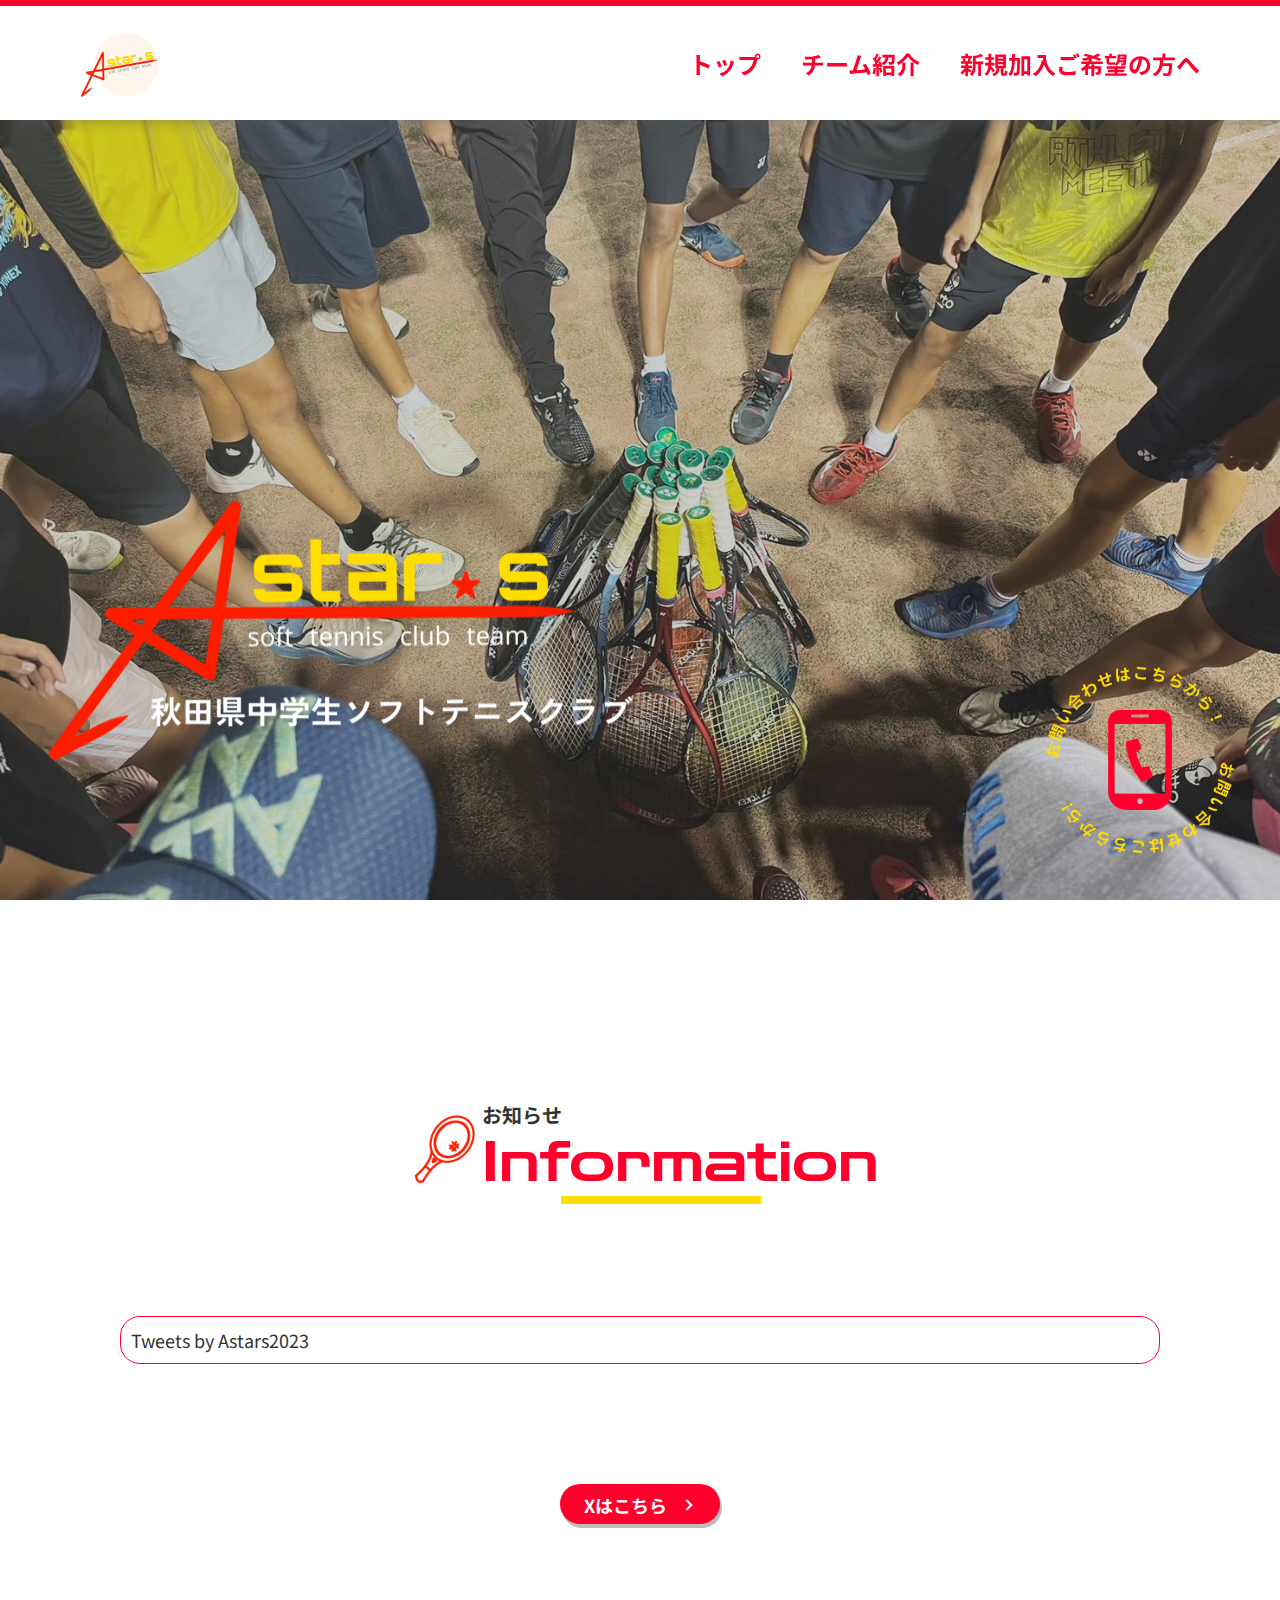
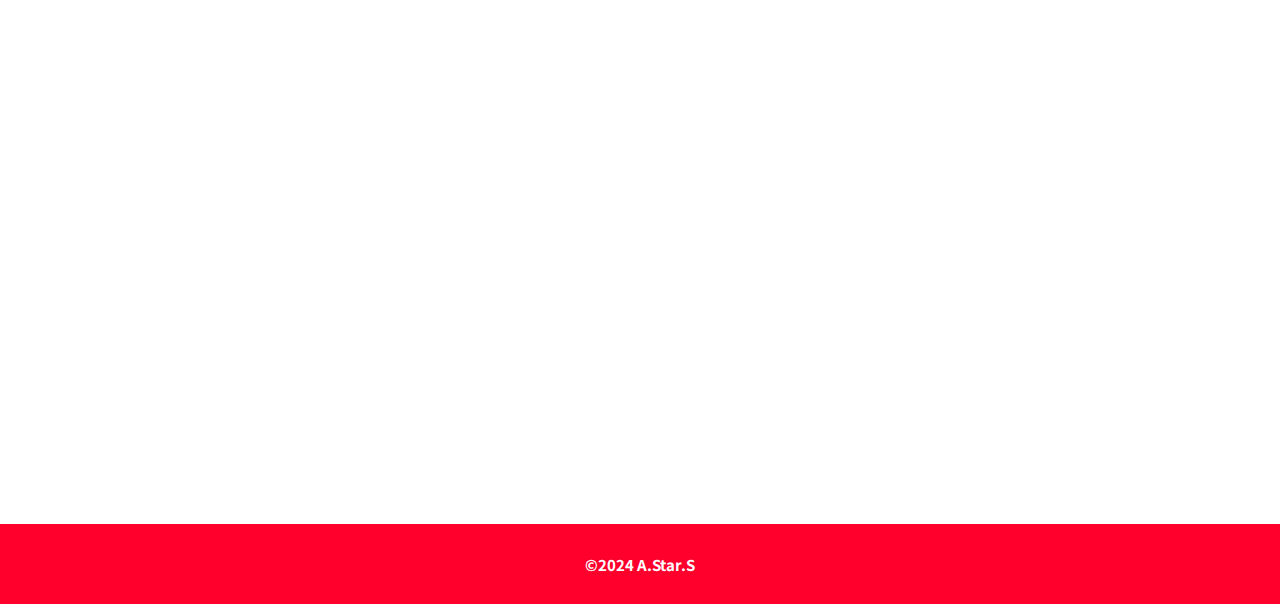
==== index.html @ c0dee575 "下層タイトル追加Byぷぅ" ====
<!DOCTYPE html>
<html lang="ja">
<head>
  <meta charset="utf-8" />
  <meta name="viewport" content="width=device-width,initial-scale=1" />
  <title>A.star.S</title>
  <meta name="description" content="秋田県秋田市を中心に活動している、小・中学生対象のソフトテニスクラブです。" />
  <!-- favicon/web-clip-icon -->
  <link rel="apple-touch-icon" sizes="180x180" href="icon/apple-touch-icon.png">
  <link rel="icon" type="image/png" sizes="32x32" href="icon/favicon.ico">
  <link rel="icon" type="image/png" sizes="16x16" href="icon/favicon.ico">
  <link rel="manifest" href="icon/site.webmanifest">
  <link rel="mask-icon" href="icon/safari-pinned-tab.svg" color="#FFDD00">
  <meta name="msapplication-TileColor" content="#FF002C">
  <meta name="theme-color" content="#ffffff">
  <!-- ogp -->
  <meta property="og:site_name" content="A.star.S" />
  <meta property="og:url" content="URL" />
  <meta property="og:type" content="website" />
  <meta property="og:title" content="A.star.S" />
  <meta property="og:description" content="秋田県秋田市を中心に活動している、小・中学生対象のソフトテニスクラブです。" />
  <meta property="og:image" content="URL" />
  <meta property="og:locale" content="ja_JP" />
  <meta property="fb:app_id" content="AppID">
  <meta name="twitter:card" content="summary_large_image or summary" />
  <meta name="twitter:site" content="@twitter_id" />
  <meta name="twitter:description" content="秋田県秋田市を中心に活動している、小・中学生対象のソフトテニスクラブです。" />
  <meta name="twitter:image:src" content="URL" />
  <!-- google fonts -->
  <link rel="preconnect" href="https://fonts.googleapis.com">
<link rel="preconnect" href="https://fonts.gstatic.com" crossorigin>
<link href="https://fonts.googleapis.com/css2?family=Noto+Sans+JP&family=Zen+Dots&display=swap" rel="stylesheet">
  <!-- css -->
  <link rel="stylesheet" href="css/reset.css" />
  <link rel="stylesheet" href="css/main.css" />
  <!-- js -->
  <script src="js/main.js" defer></script>
</head>

<body>

  <!-- お問い合わせボタン -->
    <a class="u_contact__link" href="contact.html">
      <div class="u_contact-btn">
        <img src="img/pc_お問い合わせ.png" alt="電話" class="u_contact-btn__circle">
        <div class="u_contact-btn__img" id="js_btn"></div>
      </div>
    </a>

  <!-- ヘッダー -->
  <header class="l_header">
    <div class="l_header__top-color"></div>

    <div class="l_header__wrap js_menu">
      <a href="index.html" class="l_header__logo-wrap">
        <img src="img/ロゴマーク.png" 
        alt="ロゴマーク" 
        class="l_header__logo"
        width="1000"
        height="1000">
      </a>

      <nav class="l_header__nav nav" id="js_nav">
        <ul class="l_header__nav-list">
          <li class="l_header__nav-item"><a class="l_header__nav-link" href="index.html">トップ</a></li>
          <li class="l_header__nav-item"><a class="l_header__nav-link" href="about.html">チーム紹介</a></li>
          <li class="l_header__nav-item"><a class="l_header__nav-link" href="menber.html">新規加入ご希望の方へ</a></li>
        </ul>
      </nav>

      <button class="l_header__hamburger" id="js_hamburger">
        <span></span>
        <span></span>
        <span></span>
      </button>
    </div>
  </header>

<!-- KV -->
    <div class="l_kv__wrap">
      <div class="l_kv"></div>
      <div class="l_kv__ttl">
        <img src="img/タイトルロゴ.png" 
        alt="A.star.Sロゴマーク" width="1200" height="539"
        class="l_kv__ttl-img"
        >
      </div>
    </div>

  <main class="l_container">
    <!-- お知らせ -->
    <section class="l_top-info l_contents">
      <div class="m_section-ttl__wrap">
        <div class="m_section-ttl__img"></div>
        <div class="m_section-ttl__txt">
          <p class="m_section-ttl__sub">お知らせ</p>
          <h2 class="m_section-ttl">Information</h2>
        </div>
      </div>
      <div class="l_top-info__x">
        <a class="twitter-timeline" data-height="400" href="https://twitter.com/Astars2023?ref_src=twsrc%5Etfw">Tweets by Astars2023</a>
        <script async src="https://platform.twitter.com/widgets.js" charset="utf-8"></script>
      </div>
      <div class="m_link-btn__wrap l_top-info__link">
        <a href="https://twitter.com/Astars2023" class="m_link-btn">Xはこちら</a>
      </div>
    </section>

<!-- About -->
    <section class="l_top-about l_contents">
      <h3 class="l_top-about__ttl">
        
      </h3>
    </section>



  </main>

    <!-- フッター -->
  <footer class="l_footer">
    <small class="l_container__copy">&copy;2024 A.Star.S</small>
  </footer>
</body>
</html>
---- css/main.css ----
@charset "UTF-8";
/* 変数まとめ */
:root {
	/* 色管理 */
	--white-color: #fff;
	--black-color: #333333;
	--main-color: #FF002C;
	--primary-color: #FFDD00;
  --kv-shadow: rgba(88, 88, 88, 0.3);
  --shadow: rgba(51, 51, 51, 0.65);

}
:root {
  /* フォント */
	--font: "Noto Sans JP", sans-serif;
  --ttl-font: "Zen Dots", sans-serif;
}
:root {
	/* コンテンツ幅 */
  --content-width-sm: 343px;
  --content-width: 960px;
  --content-width-lg: 1200px;
}
:root {
	/* z-index */
	--z-index-back: -1;
	--z-index-default: 1;
	--z-index-header: 100;
	--z-index-menu: 150;
	--z-index-top: 200;
	--z-index-modal: 300;
}

/* 全体 */
body{
  font-family: "Noto Sans JP", sans-serif;
  color: var(--black-color);
}
@media screen and (min-width: 1080px) {
  body {
		font-size: 18px;
	}
}

/*コンテンツ幅の設定*/
.l_container {
  margin-left: auto;
  margin-right: auto;
  padding: 0 16px;
  max-width: 1200px;
}
.l_contents {
  padding: 120px 0;
}
@media screen and (min-width: 768px) {
  .l_container {
    padding: 0 80px;
  }
}
@media screen and (min-width: 1080px) {
  .l_contents {
    padding: 200px 0;
  }
}

/* お問い合わせボタン */
.u_contact__link{
  position: fixed;
  bottom: 20%;
  right: 30%;
  z-index: var(--z-index-modal);
  transform: translate(80%, 80%);
}
@media screen and (min-width: 768px) {
  .u_contact__link {
    bottom: 200px;
  }
}
@media screen and (min-width: 1080px) {
  .u_contact__link{
    bottom: 200px;
    right: 200px;
  }
}
.u_contact-btn{
  position: relative;
  height: 100px;
  width: 100px;
}
@media screen and (min-width: 768px) {
  .u_contact-btn{
    height: 200px;
    width: 200px;
  }
}
.u_contact-btn__circle{
  animation: rotate 15s linear infinite;
}
.u_contact-btn__img{
  background-image: url(../img/お問い合わせ.png);
  background-size: cover;
  height: 56px;
  width: 56px;
  position: absolute;
  top: 50%;
  left: 50%;
  transform: translate(-50%, -50%);
  transition: ease .4s;
}
@media screen and (min-width: 768px) {
  .u_contact-btn__img{
    height: 100px;
    width: 100px;
  }
}
@keyframes rotate {
  0% {
    transform: rotate(0);
  }
  100% {
    transform: rotate(360deg);
  }
}

/* ヘッダー */
.l_header {
  background-color: white;
  width: 100%;
  height: 80px;
  position: fixed;
  top: 0;
  left: 0;
  right: 0;
  z-index: var(--z-index-header);
  box-shadow: 0 5px 10px var(--kv-shadow);
}
@media screen and (min-width: 1080px) {
  .l_header {
    height: 120px;
  }
}
.l_header__top-color {
  height: 6px;
  background-color: var(--main-color);
}
.l_header__wrap {
  display: flex;
  justify-content: space-between;
  align-items: center;
  height: 100%;
  padding: 0 16px;
}
@media screen and (min-width: 768px) {
  .l_header__wrap {
    padding: 0 40px;
  }
}
@media screen and (min-width: 1080px) {
  .l_header__wrap {
    padding: 24px 80px;
  }
}

.l_header__logo {
  width: 48px;
}
@media screen and (min-width: 1080px) {
  .l_header__logo {
    width: 80px;
    margin-top: 0;
  }
}
.l_header__nav {
  background: var(--main-color);
  transform: translateX(200%);
  width: 100vw;
  height: 100vh;
  transition: ease .4s;
  position: fixed;
  top: 0;
  bottom: 0;
}
@media screen and (min-width: 1080px) {
  .l_header__nav {
    background: none;
    transform: none;
    height: 100%;
    position: static;
  }
}
.l_header__nav-list {
  color: var(--white-color);
  font-weight: bold;
  font-size: 16px;
  display: flex;
  flex-direction: column;
  justify-content: center;
  padding: 80px 40px;
}
@media screen and (min-width: 768px) {
  .l_header__nav-list {
    font-size: 24px;
    padding: 80px 80px;
  }
}
@media screen and (min-width: 1080px) {
  .l_header__nav-list {
    color: var(--main-color);
    flex-direction: row;
    justify-content: end;
    gap: 40px;
    padding: 16px 0;
  }
}
.l_header__nav-item {
    padding: 16px 0;
}
@media screen and (min-width: 768px) {
  .l_header__nav-item {
    padding: 32px 0;
  }
}
@media screen and (min-width: 1080px) {
  .l_header__nav-item {
    padding: 0;
  }
}

/* ハンバーガーメニュー */
.l_header__hamburger {
  width: 32px;
  height: 32px;
  padding: 8px;
}
.l_header__hamburger {
  background-color: transparent;
  border-color: transparent;
  z-index: var(--z-index-menu);
}
@media screen and (min-width: 1080px) {
  .l_header__hamburger {
    display: none;
  }
}
.l_header__hamburger span {
  width: 16px;
  height: 2px;
  background-color: var(--main-color);
  position: relative;
  transition: ease .4s;
  display: block;
}
.l_header__hamburger span:nth-child(1) {
  top: 0;
}
.l_header__hamburger span:nth-child(2) {
  margin: 4px 0;
}
.l_header__hamburger span:nth-child(3) {
  top: 0;
}

/* ハンバーガーメニュークリック後のスタイル */
.u_contact-btn__img.active {
  background-image: url(../img/お問い合わせ白.png);
}
.l_header__nav.active {
  transform: translateX(20%);
}
.l_header__hamburger.active span:nth-child(1) {
  transform: translateY(8px) rotate(-45deg);
  background: var(--white-color);
}
.l_header__hamburger.active span:nth-child(2) {
  opacity: 0;
}
.l_header__hamburger.active span:nth-child(3) {
  transform: translateY(-4px) rotate(45deg);
  background: var(--white-color);
}

/* ☆共通デザイン☆ */
/* セクションタイトル */
.m_section-ttl__wrap {
  display: flex;
  align-items: center;
  justify-content: center;
}
.m_section-ttl__img {
  height: 40px;
  width: 40px;
  background-image: url(../img/テニスラケット.png);
  background-size: cover;
}
@media screen and (min-width: 1080px) {
  .m_section-ttl__img {
    height: 80px;
    width: 80px;
  }
}
.m_section-ttl__sub {
  font-weight: bold;
  font-size: 12px;
}
@media screen and (min-width: 1080px) {
  .m_section-ttl__sub {
    font-size: 20px;
  }
}
.m_section-ttl {
  font-family: var(--ttl-font);
  color: var(--main-color);
  font-size: 33px;
  position: relative;
}
@media screen and (min-width: 1080px) {
  .m_section-ttl {
    font-size: 56px;
  }
}
.m_section-ttl::after {
  content: '';
  height: 4px;
  width: 80px;
  background: var(--primary-color);
  position: absolute;
  bottom: -4px;
  left: 28%;
}
@media screen and (min-width: 1080px) {
  .m_section-ttl::after {
    height: 8px;
    width: 200px;
    bottom: -8px;
    left: 20%;
  }
}

/* 下層セクションタイトル */
.m_section-subttl__wrap {
  display: flex;
  align-items: center;
  width: 100%;
}
.m_section-subttl {
  font-family: var(--ttl-font);
  color: var(--main-color);
  font-size: 33px;
  position: relative;
}
@media screen and (min-width: 1080px) {
  .m_section-subttl {
    font-size: 56px;
  }
}
.m_section-subttl__var {
  position: absolute;
  height: 4px;
  width: 75%;
  max-width: 1000px;
  background: var(--primary-color);
}
@media screen and (min-width: 1080px) {
  .m_section-subttl::after {
    height: 8px;
    bottom: -8px;
  }
}

/* ページタイトル */
.m_page-ttl {
  font-size: 24px;
  font-weight: bold;
  text-align: center;
  position: relative;
}
@media screen and (min-width: 1080px) {
  .m_page-ttl {
    font-size: 40px;
  }
}
.m_page-ttl::before {
  content: 'About';
  width: 100%;
  font-family: var(--ttl-font);
  font-size: 64px;
  color: rgba(255, 0, 44, 0.2);
  position: absolute;
  bottom: 0;
  left: 50%;
  transform: translateX(-50%);
  z-index: var(--z-index-back);
}
@media screen and (min-width: 1080px) {
  .m_page-ttl::before {
    font-size: 128px;
  }
}

/* リンクボタン */
.m_link-btn__wrap {
  margin-top: 40px;
  background: var(--main-color);
  border-radius: 30px; 
  width: 160px;
  height: 40px;
  text-align-last: left;
  box-shadow: 2px 4px rgba(88, 88, 88, 0.4);
  padding: 8px 24px;
}
@media screen and (min-width: 1080px) {
  .m_link-btn__wrap {
    margin-top: 120px;
  }
}
.m_link-btn__wrap:hover {
  transform: translateY(4px);
  box-shadow: none;
  background: var(--primary-color);
}
.m_link-btn {
  color: var(--white-color);
  font-size: 18px;
  font-weight: bold;
  position: relative;
}
.m_link-btn::after {
  content: '';
  width: 8px;
  height: 8px;
  border-top: 2px solid var(--white-color);
  border-right: 2px solid var(--white-color);
  position: absolute;
  top: 50%;
  right: -24px;
  transform: translateY(-50%) rotate(45deg);
}

/* トップへ戻る */
.m_top-btn__wrap {
  margin-top: 120px;
  display: flex;
  align-items: center;
  gap: 8px;
}
@media screen and (min-width: 1080px) {
  .m_top-btn__wrap {
    margin-top: 200px;
    gap: 16px;
  }
}
.m_top-btn__triangle {
  display: block;
  width:0;
  height:0;
  border-style:solid;
  border-width: 12px 20.8px 12px 0;
  border-color: transparent var(--main-color) transparent transparent;
}
@media screen and (min-width: 1080px) {
  .m_top-btn__triangle {
    border-width: 16px 27.7px 16px 0;
  }
}
.m_top-btn {
  font-weight: bold;
}
.m_top-btn:hover {
  color: var(--main-color);
}
@media screen and (min-width: 1080px) {
  .m_top-btn {
    font-size: 20px;
  }
}

/* フッター */
.l_footer {
  background: var(--main-color);
  font-weight: bold;
  color: var(--white-color);
  display: flex;
  align-items: center;
  justify-content: center;
  height: 40px;
}
@media screen and (min-width: 1080px) {
  .l_footer {
    height: 80px;
  }
}

/* ☆トップページ☆ */
/* KV */
.l_kv {
  height: 100vh;
  background: linear-gradient(rgba(88, 88, 88, 0.3), rgba(88, 88, 88, 0.3)),
    url(../img/KV.jpg) center center / cover;
  z-index: var(--z-index-back);
  position: relative;
}
.l_kv__ttl-img {
  position: absolute;
  z-index: var(--z-index-default);
  width: 240px;
  bottom: 15%;
  margin-left: 16px;
}
@media screen and (min-width: 768px) {
  .l_kv__ttl-img {
    width: 600px;
    margin-left: 40px;
  }
}

/* お知らせ */
.l_top-info__x {
  border: 1px solid var(--main-color);
  border-radius: 20px;
  padding: 10px;
  margin-top: 40px;
}
@media screen and (min-width: 1080px) {
  .l_top-info__x {
    margin-top: 120px;
  }
}
.l_top-info__link {
  margin-left: auto;
  margin-right: auto;
}
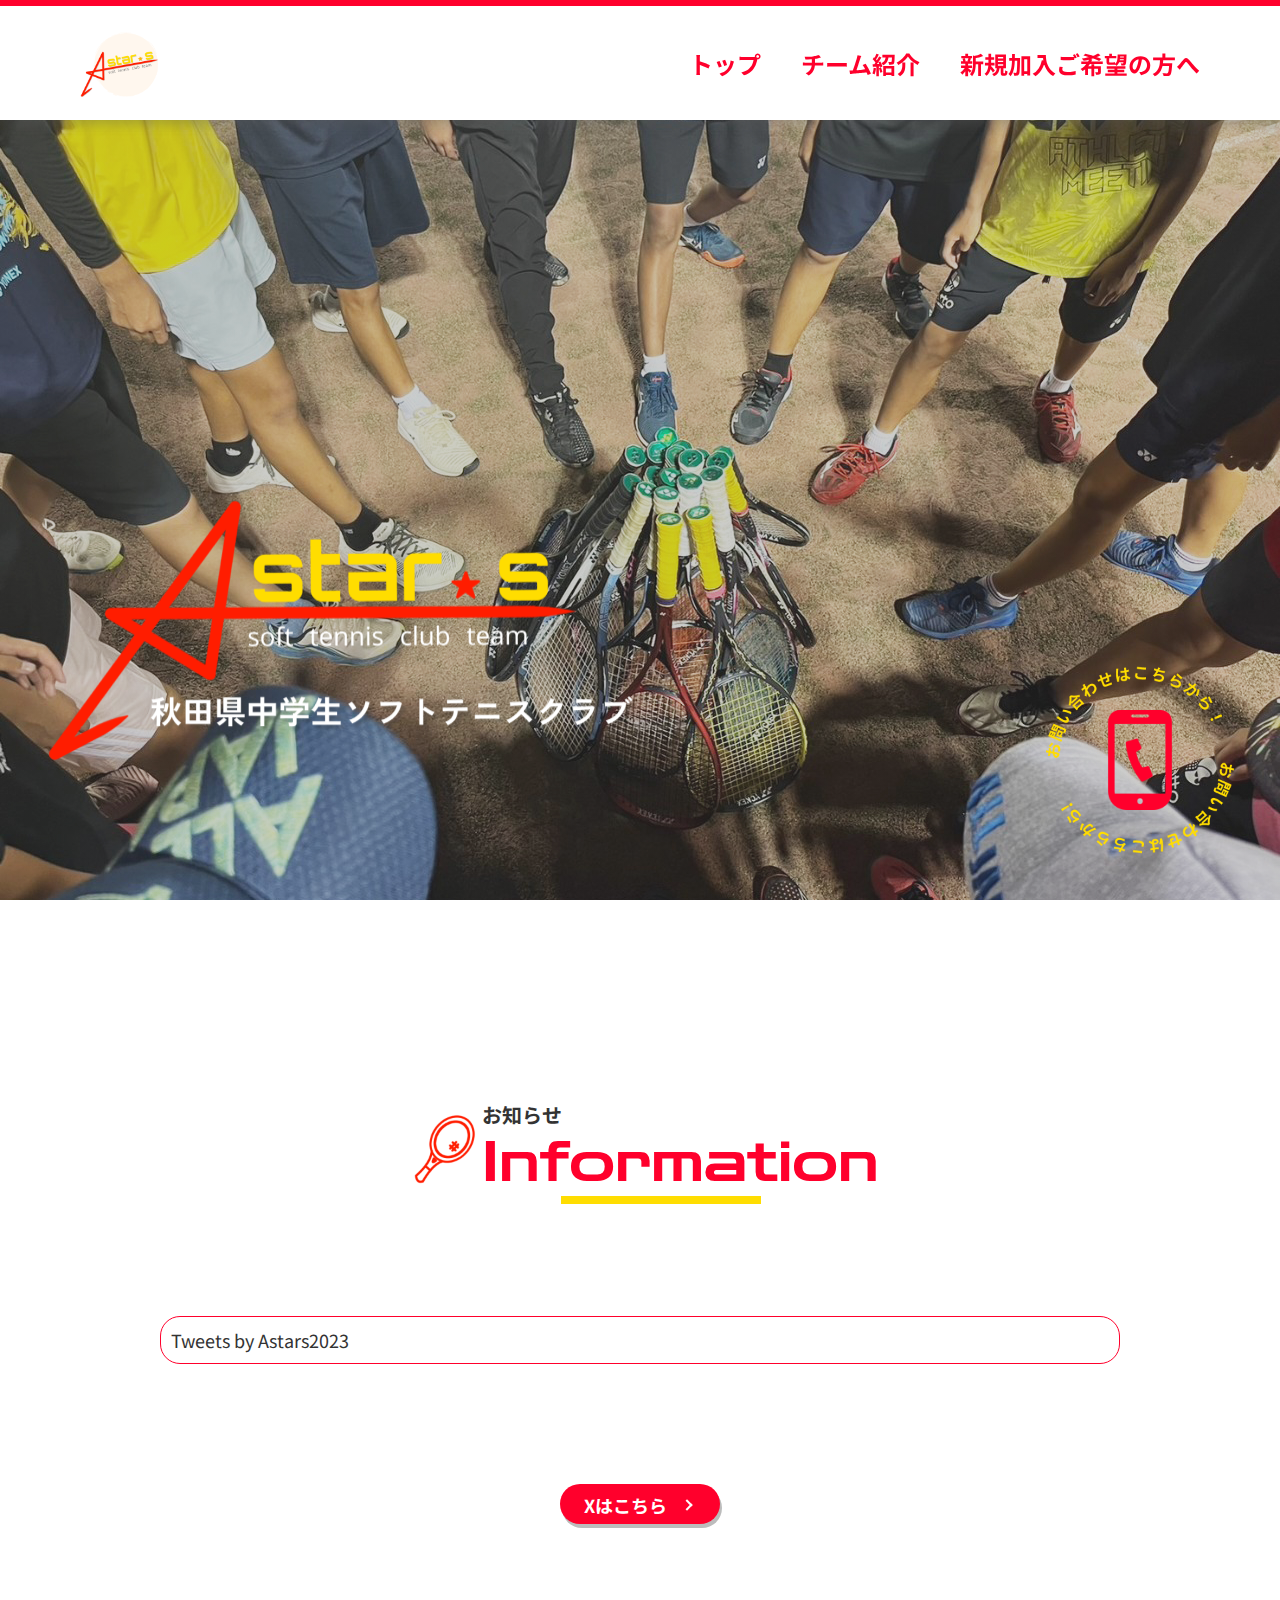
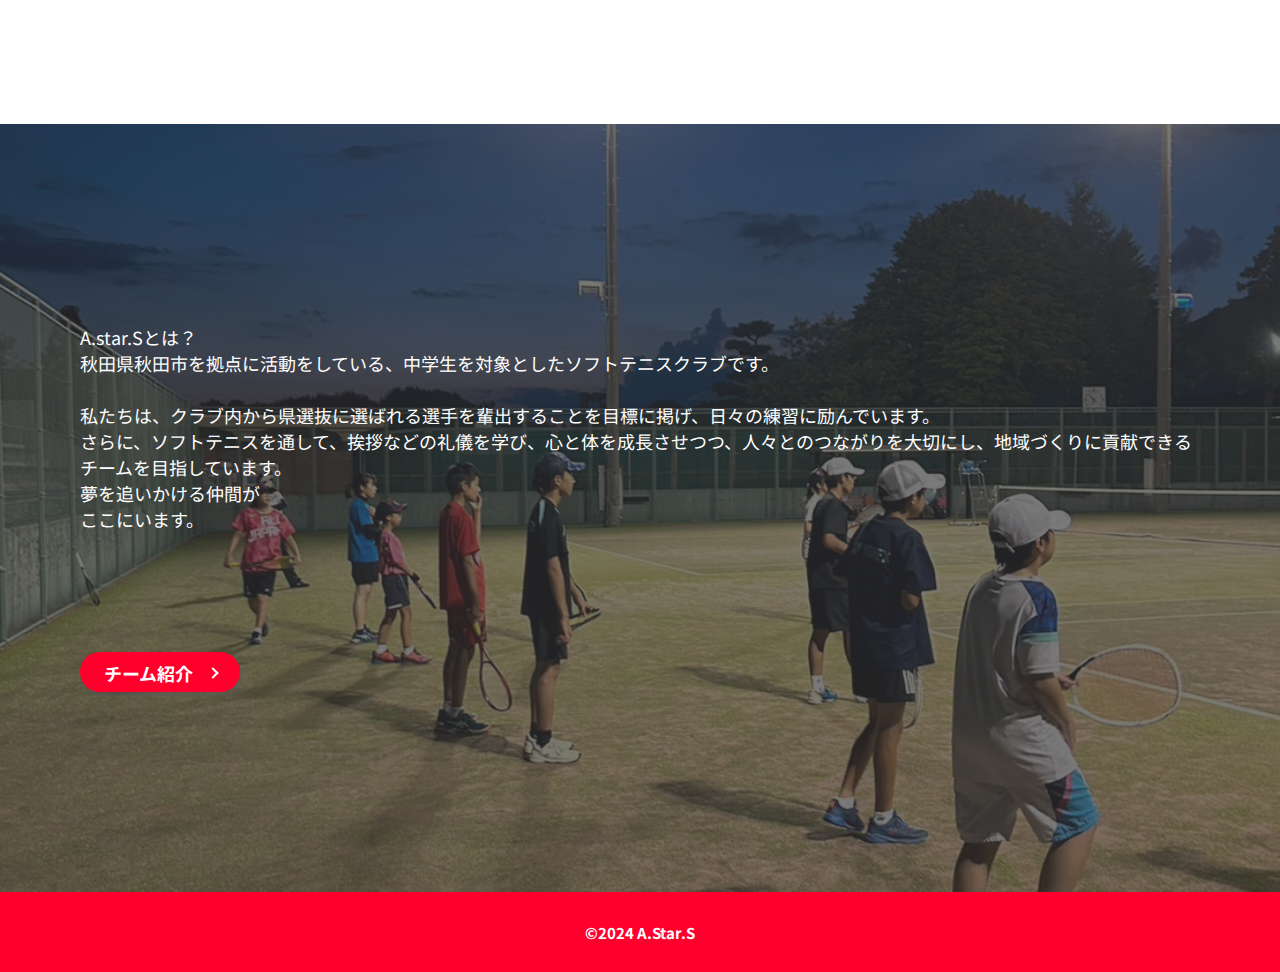
==== commit 0a533af6: "コンテンツ幅修正Byぷぅ" ====
--- a/index.html
+++ b/index.html
@@ -108,9 +108,19 @@
 
 <!-- About -->
     <section class="l_top-about l_contents">
-      <h3 class="l_top-about__ttl">
-        
-      </h3>
+      <div class="l_top-about__wrap">
+        <h3 class="l_top-about__ttl">A.star.Sとは？</h3>
+        <p class="l_top-about__txt">秋田県秋田市を拠点に活動をしている、中学生を対象としたソフトテニスクラブです。<br>
+          <br>
+          私たちは、クラブ内から県選抜に選ばれる選手を輩出することを目標に掲げ、日々の練習に励んでいます。<br>
+          さらに、ソフトテニスを通して、挨拶などの礼儀を学び、心と体を成長させつつ、人々とのつながりを大切にし、地域づくりに貢献できるチームを目指しています。</p>
+        <p class="l_top-about__accent-txt">夢を追いかける仲間が<br class="u_new-line">ここにいます。</p>
+        <!-- リンクボタン -->
+        <div class="m_link-btn__wrap">
+          <a href="行先" class="m_link-btn">チーム紹介</a>
+        </div>
+      </div>
+      
     </section>
 
 
--- a/css/main.css
+++ b/css/main.css
@@ -47,7 +47,7 @@
   margin-left: auto;
   margin-right: auto;
   padding: 0 16px;
-  max-width: 1200px;
+  max-width: calc(var(--content-width) + 160px);
 }
 .l_contents {
   padding: 120px 0;
@@ -340,13 +340,11 @@
 .m_section-subttl__wrap {
   display: flex;
   align-items: center;
-  width: 100%;
 }
 .m_section-subttl {
   font-family: var(--ttl-font);
   color: var(--main-color);
   font-size: 33px;
-  position: relative;
 }
 @media screen and (min-width: 1080px) {
   .m_section-subttl {
@@ -354,16 +352,24 @@
   }
 }
 .m_section-subttl__var {
-  position: absolute;
   height: 4px;
-  width: 75%;
+  width: 85%;
+  margin-left: 40px;
   max-width: 1000px;
   background: var(--primary-color);
 }
-@media screen and (min-width: 1080px) {
-  .m_section-subttl::after {
+@media screen and (min-width: 768px) {
+  .m_section-subttl__var {
+    width: 100%;
+    right: 80px;
+    width: 90%;
+  }
+}
+@media screen and (min-width: 1080px) {
+  .m_section-subttl__var {
     height: 8px;
-    bottom: -8px;
+    margin-left: 80px;
+
   }
 }
 
@@ -528,4 +534,29 @@
 .l_top-info__link {
   margin-left: auto;
   margin-right: auto;
+}
+
+/* About */
+.l_top-about{
+  color: var(--white-color);
+  width: 100vw;
+  margin: 0 calc(50% - 50vw);
+  background: linear-gradient(rgba(51, 51, 51, 0.65), rgba(51, 51, 51, 0.65)),
+  url(../img/チーム紹介.jpg) left center / 200%;
+}
+@media screen and (min-width: 1080px) {
+  .l_top-about {
+    background-size: cover;
+  }
+}
+.l_top-about__wrap {
+  margin-left: auto;
+  margin-right: auto;
+  padding: 0 16px;
+  max-width: calc(960px+160px);
+}
+@media screen and (min-width: 768px) {
+  .l_top-about__wrap {
+    padding: 0 80px;
+  }
 }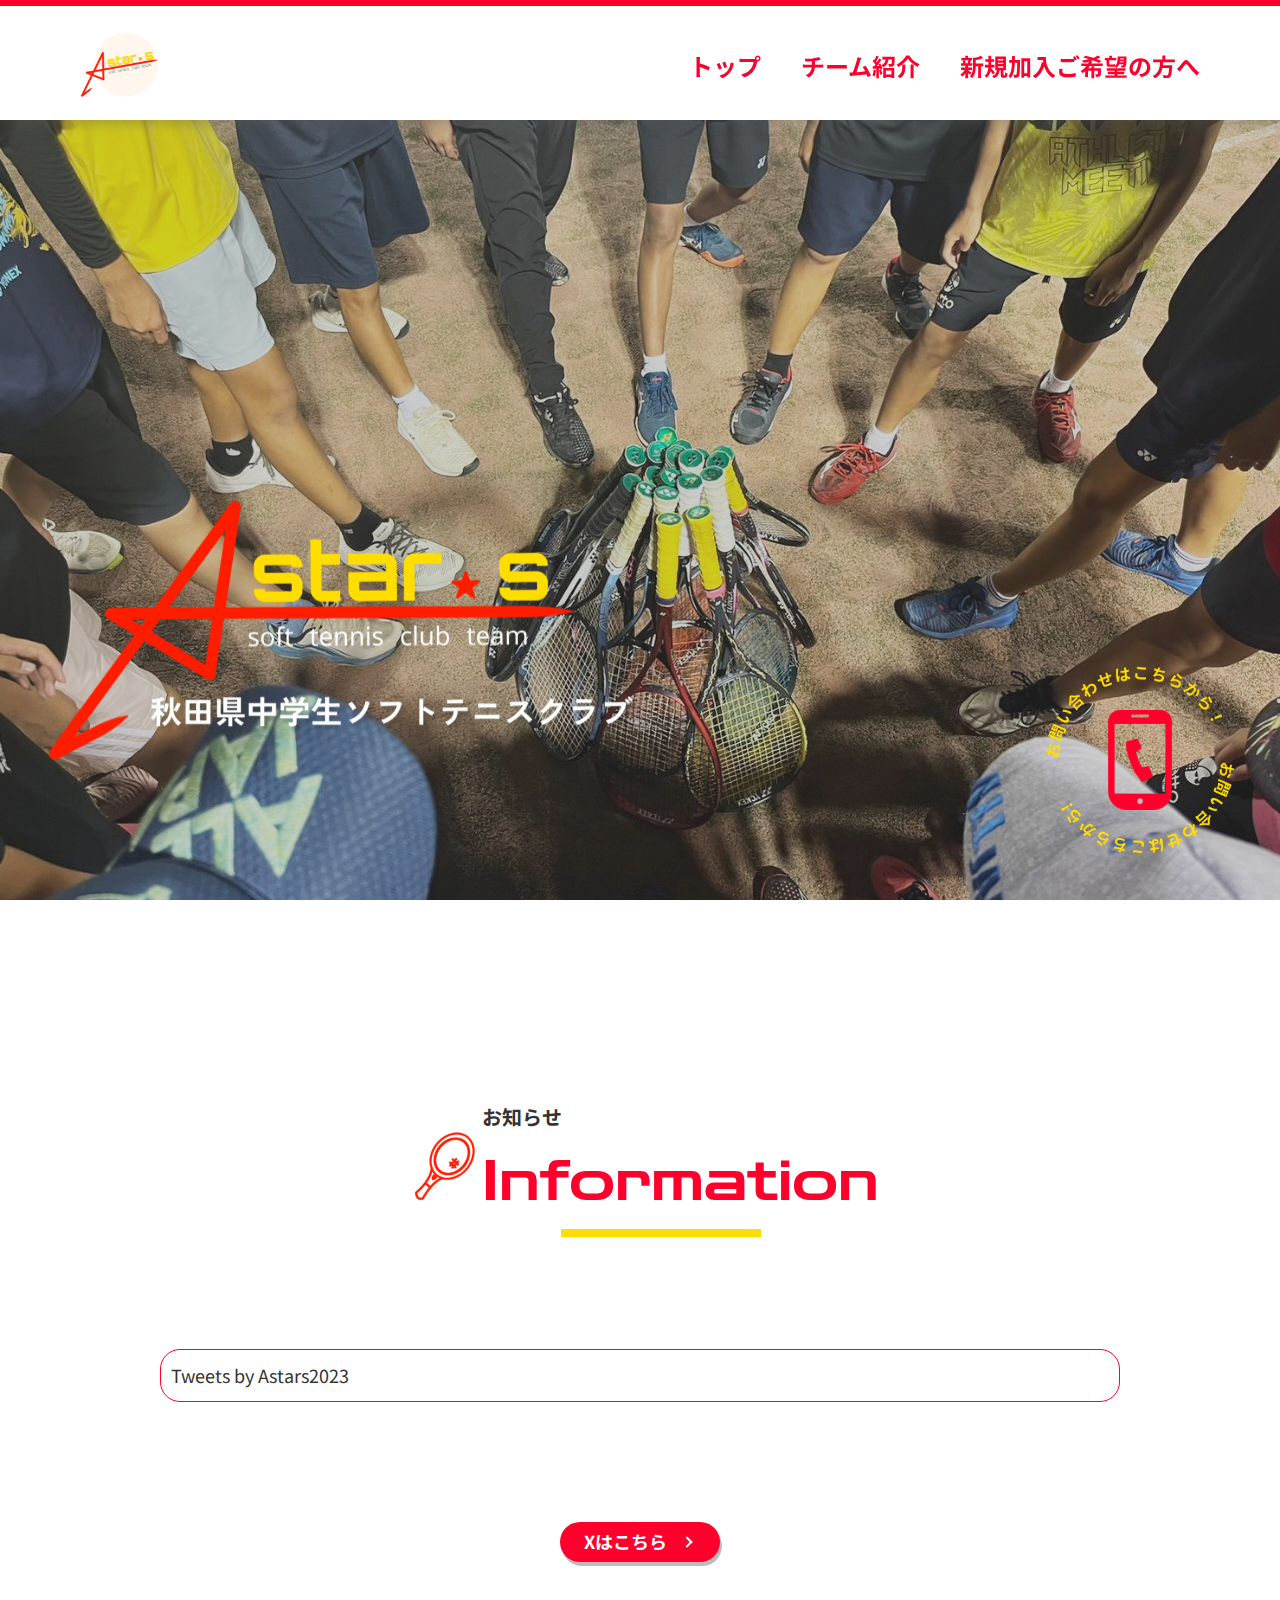
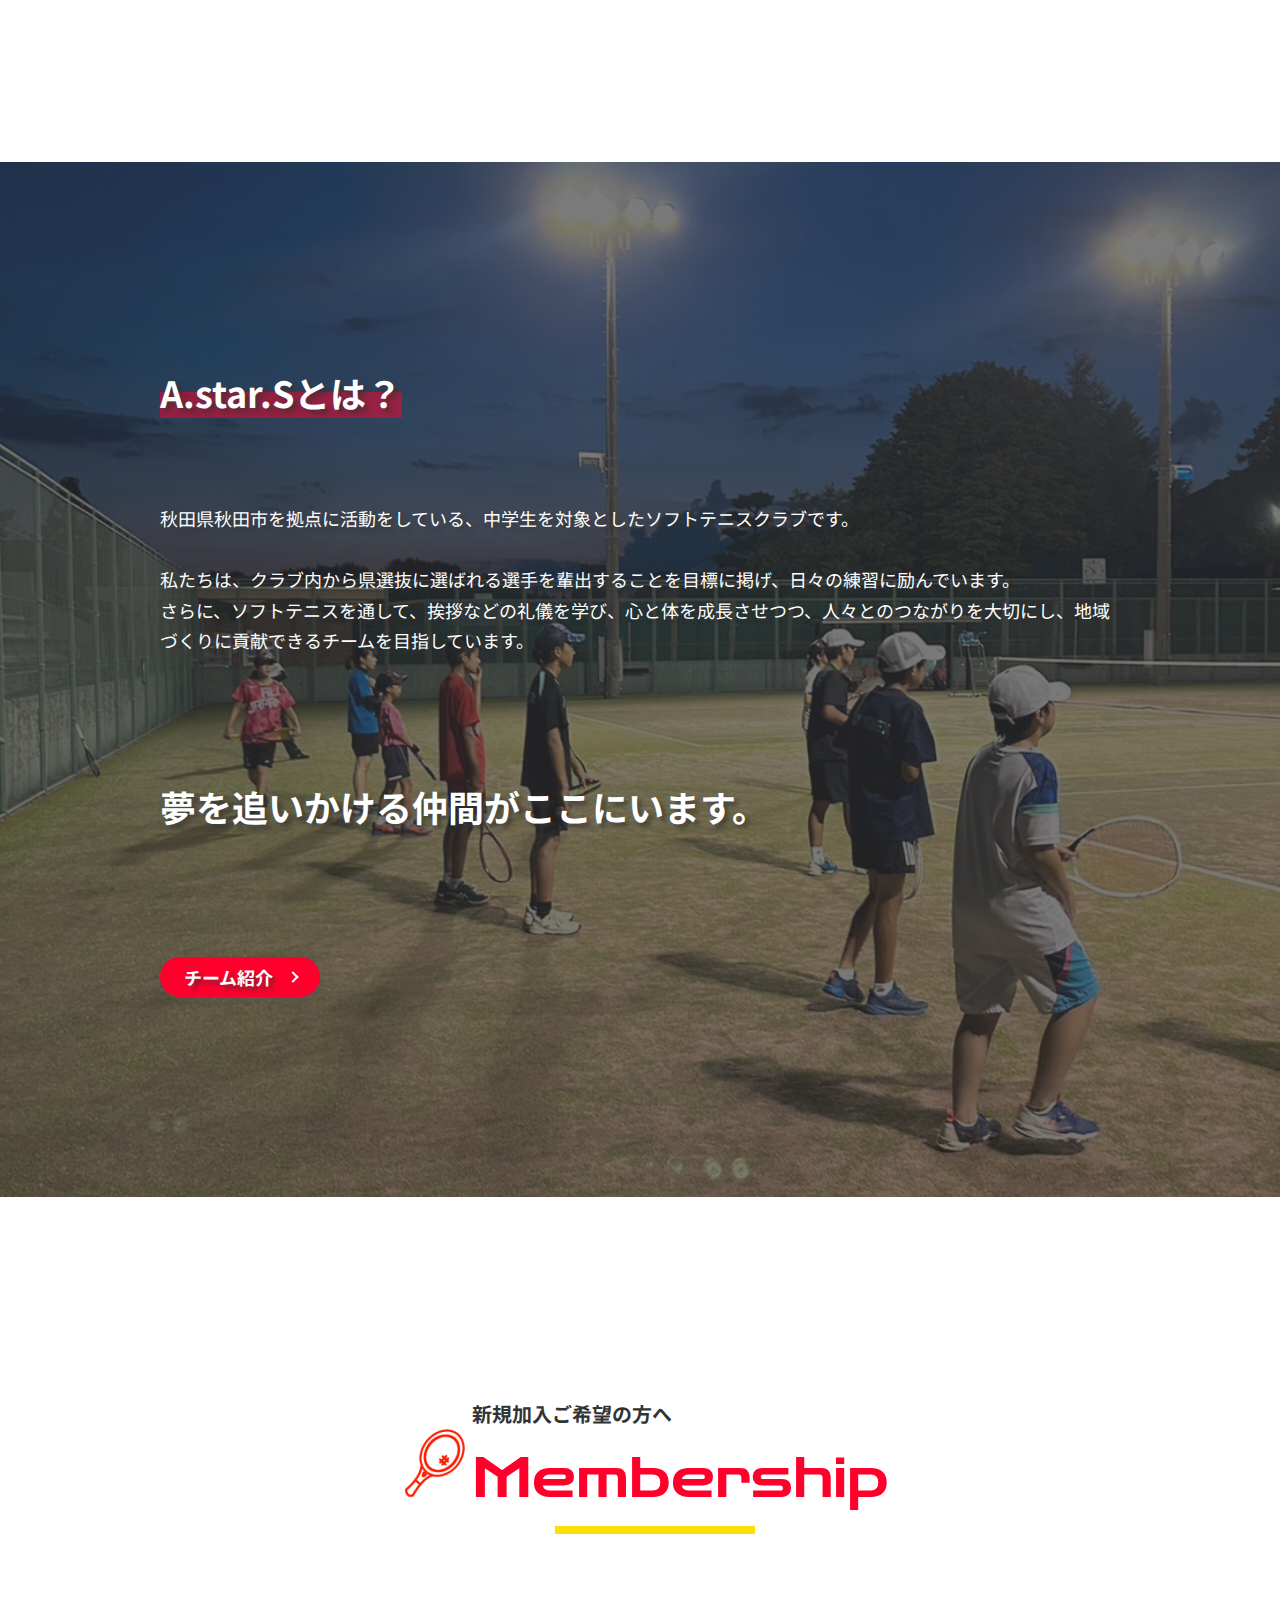
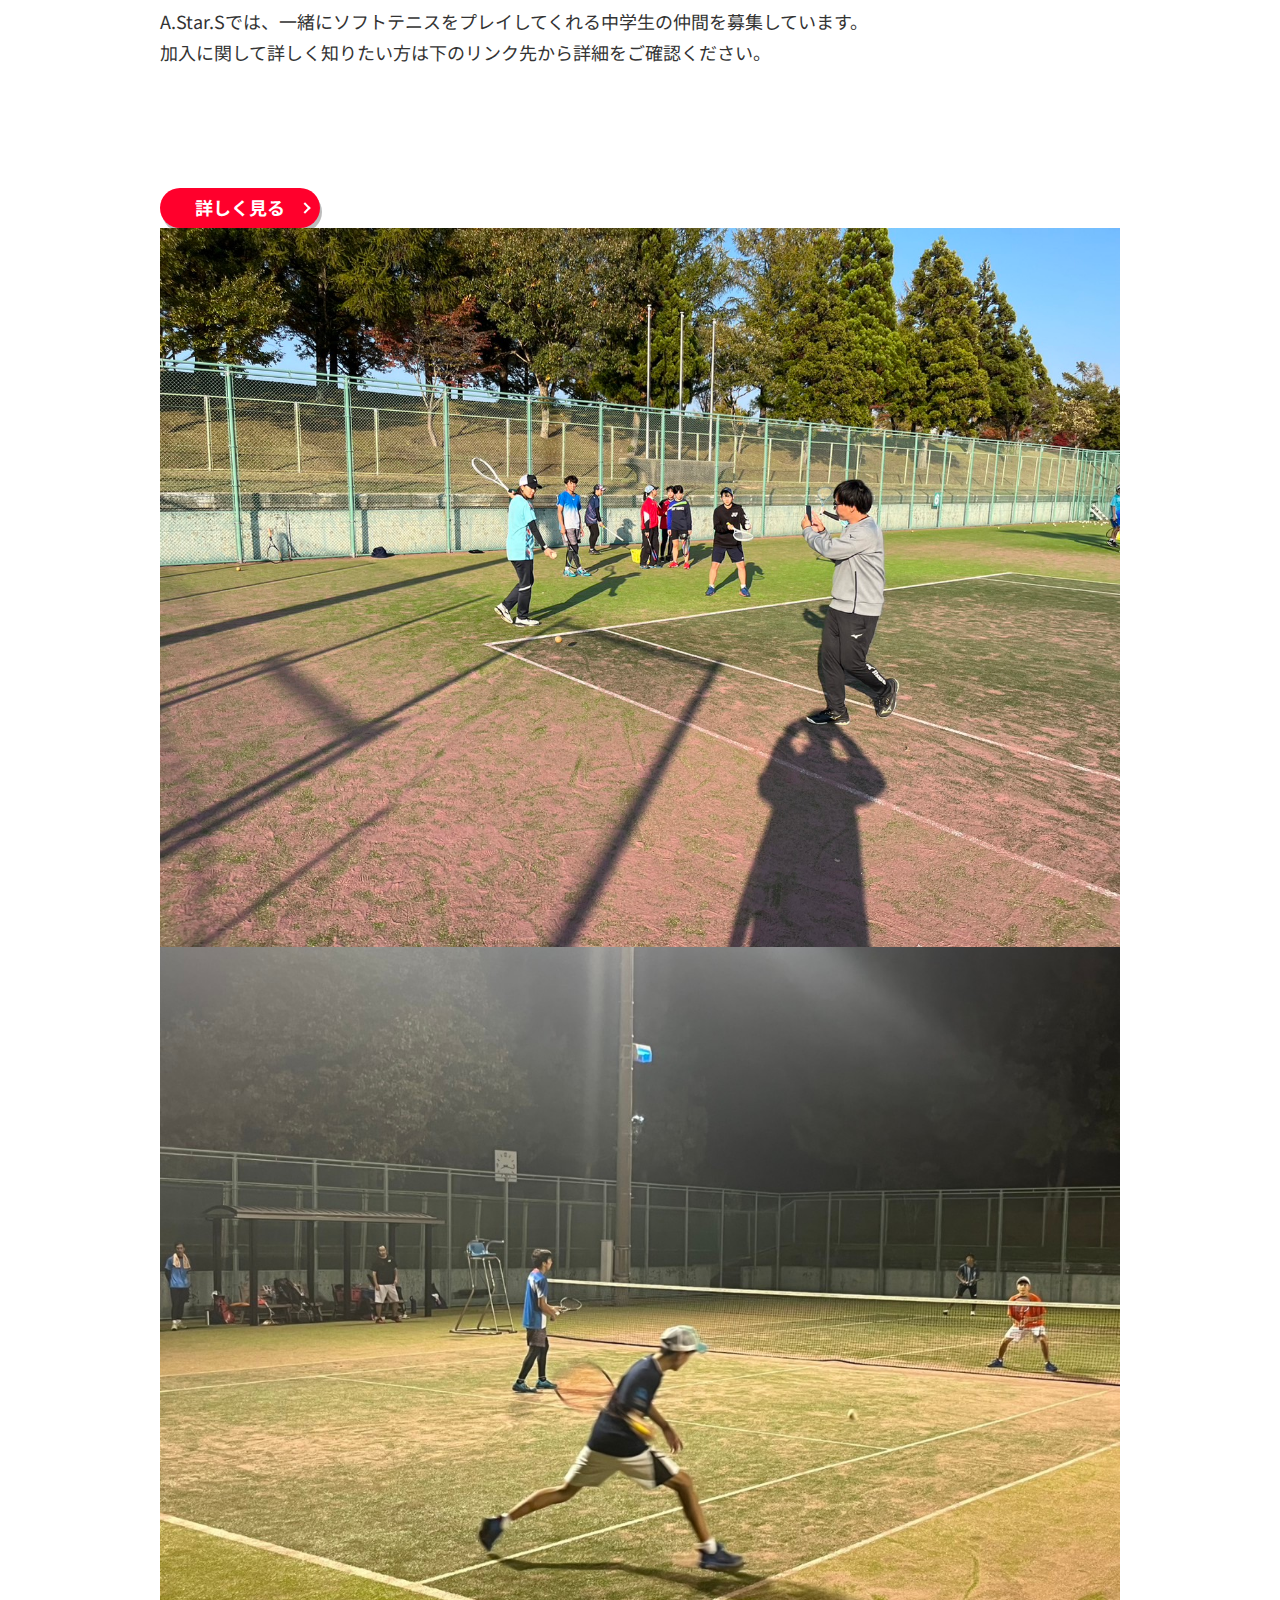
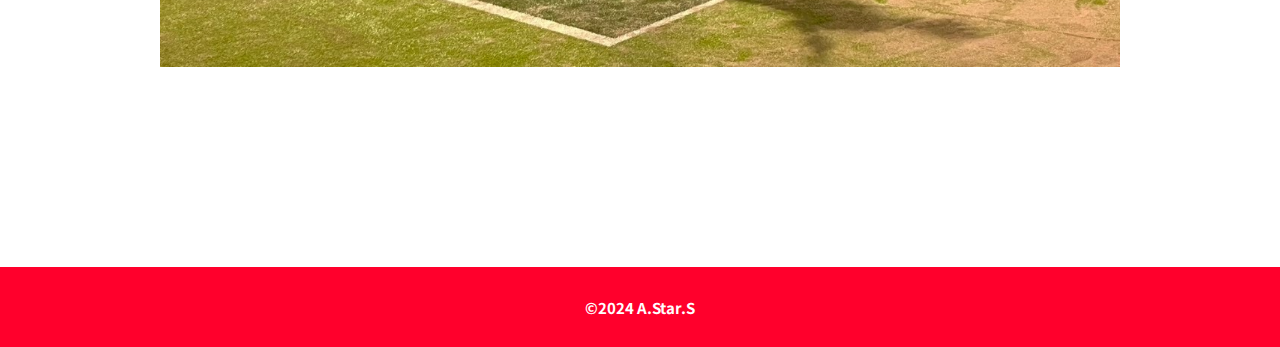
==== commit e2353afd: "トップAbout完成Byぷぅ" ====
--- a/index.html
+++ b/index.html
@@ -123,7 +123,36 @@
       
     </section>
 
+    <!-- 新規加入 -->
+    <section class="l_top-member l_contents">
+      <div class="l_top-member__txt-wrap">
+        <!-- セクションタイトル -->
+        <div class="m_section-ttl__wrap">
+          <div class="m_section-ttl__img"></div>
+          <div class="m_section-ttl__txt">
+            <p class="m_section-ttl__sub">新規加入ご希望の方へ</p>
+            <h2 class="m_section-ttl">Membership</h2>
+          </div>
+        </div>
+        <p class="l_top-member__txt">A.Star.Sでは、一緒にソフトテニスをプレイしてくれる中学生の仲間を募集しています。<br>
+        加入に関して詳しく知りたい方は下のリンク先から詳細をご確認ください。</p>
+        <!-- リンクボタン -->
+        <div class="m_link-btn__wrap">
+          <a href="行先" class="m_link-btn l_top-member__link">詳しく見る</a>
+        </div>
+      </div>
 
+      <div class="l_top-member__img-wrap">
+        <div class="l_top-member__img1">
+          <img src="img/新規加入1.jpg" alt="練習風景" 
+          width="1479" height="1109">
+        </div>
+        <div class="l_top-member__img2">
+          <img src="img/新規加入2.jpg" alt="練習風景"
+          width="1280" height="960">
+        </div>
+      </div>
+    </section>
 
   </main>
 
--- a/css/main.css
+++ b/css/main.css
@@ -35,6 +35,7 @@
 body{
   font-family: "Noto Sans JP", sans-serif;
   color: var(--black-color);
+  line-height: 1.7;
 }
 @media screen and (min-width: 1080px) {
   body {
@@ -280,6 +281,13 @@
 }
 
 /* ☆共通デザイン☆ */
+/* 改行 */
+@media screen and (min-width: 768px) {
+  .u_new-line {
+    display: none;
+  }
+}
+
 /* セクションタイトル */
 .m_section-ttl__wrap {
   display: flex;
@@ -405,6 +413,8 @@
 
 /* リンクボタン */
 .m_link-btn__wrap {
+  display: flex;
+  align-items: center;
   margin-top: 40px;
   background: var(--main-color);
   border-radius: 30px; 
@@ -539,6 +549,7 @@
 /* About */
 .l_top-about{
   color: var(--white-color);
+  text-shadow: 4px 4px 4px rgba(51, 51, 51, 0.65);
   width: 100vw;
   margin: 0 calc(50% - 50vw);
   background: linear-gradient(rgba(51, 51, 51, 0.65), rgba(51, 51, 51, 0.65)),
@@ -553,10 +564,54 @@
   margin-left: auto;
   margin-right: auto;
   padding: 0 16px;
-  max-width: calc(960px+160px);
+  max-width: calc(960px + 160px);
 }
 @media screen and (min-width: 768px) {
   .l_top-about__wrap {
     padding: 0 80px;
   }
+}
+.l_top-about__ttl {
+  display: inline;
+  font-size: 24px;
+  font-weight: bold;
+  background-image: linear-gradient(transparent 50%, rgba(255, 0, 44, 0.5) 0%);
+}
+@media screen and (min-width: 1080px) {
+  .l_top-about__ttl {
+    font-size: 36px;
+  }
+}
+.l_top-about__txt {
+  margin-top: 40px;
+}
+@media screen and (min-width: 1080px) {
+  .l_top-about__txt {
+    margin-top: 80px;
+  }
+}
+.l_top-about__accent-txt {
+  font-size: 24px;
+  font-weight: bold;
+  margin-top: 80px;
+}
+@media screen and (min-width: 1080px) {
+  .l_top-about__accent-txt {
+    font-size: 36px;
+    margin-top: 120px;
+  }
+}
+
+/* 新規加入 */
+.l_top-member__txt {
+  margin-top: 40px;
+}
+@media screen and (min-width: 1080px) {
+  .l_top-member__txt {
+    margin-top: 80px;
+  }
+}
+.l_top-member__link {
+margin-left: auto;
+margin-right: auto;
 }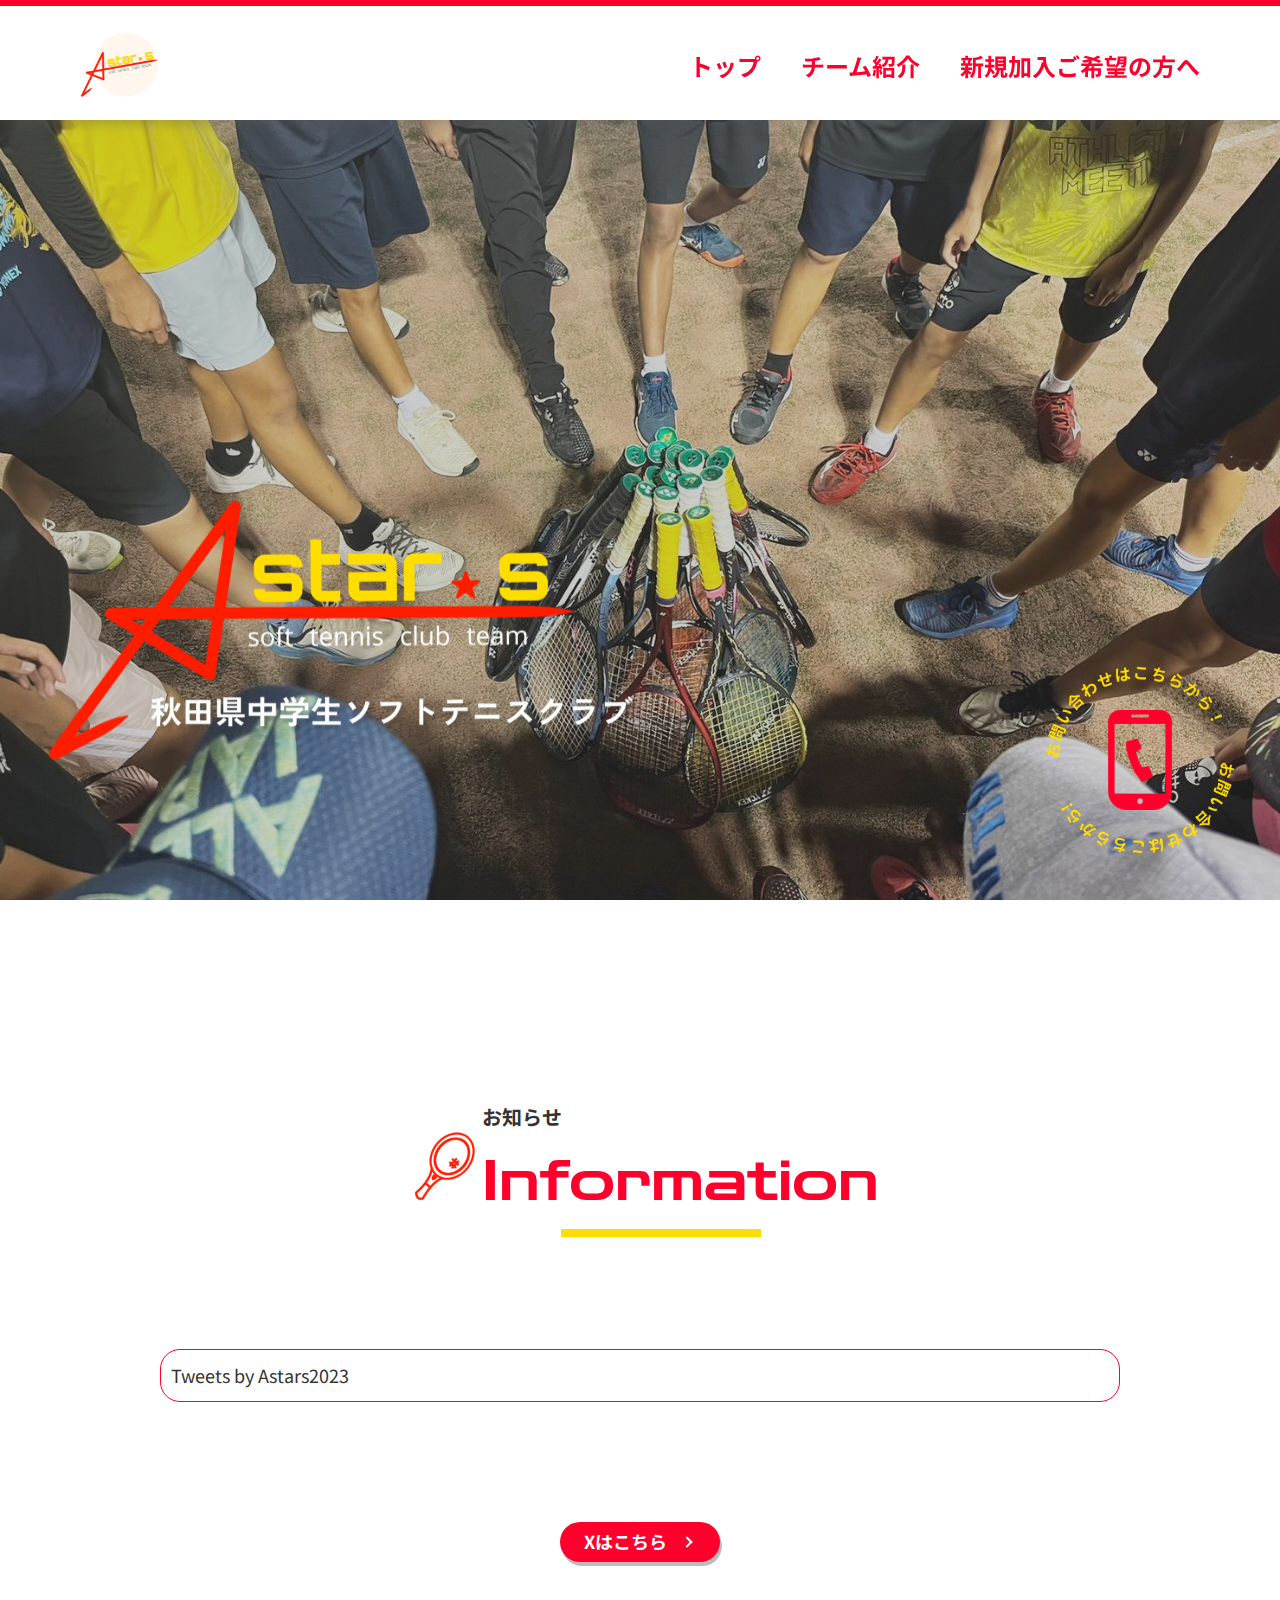
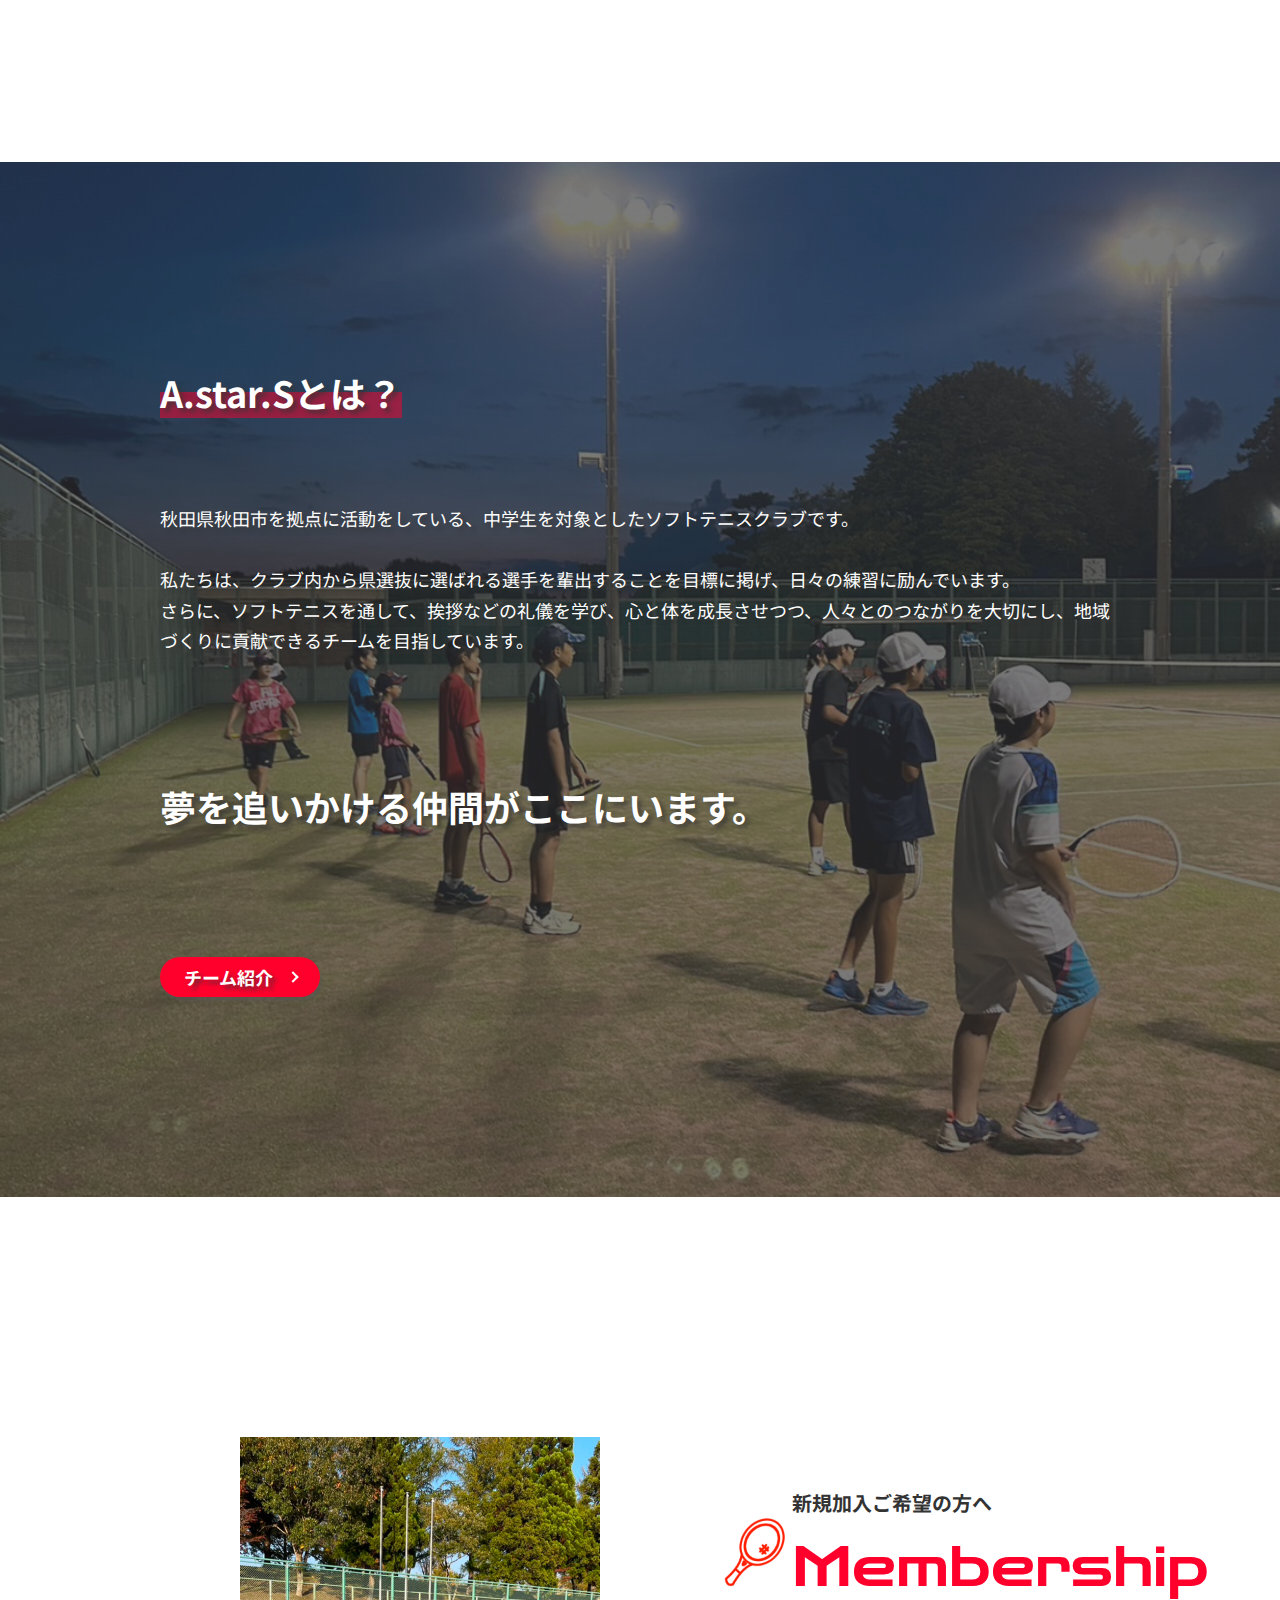
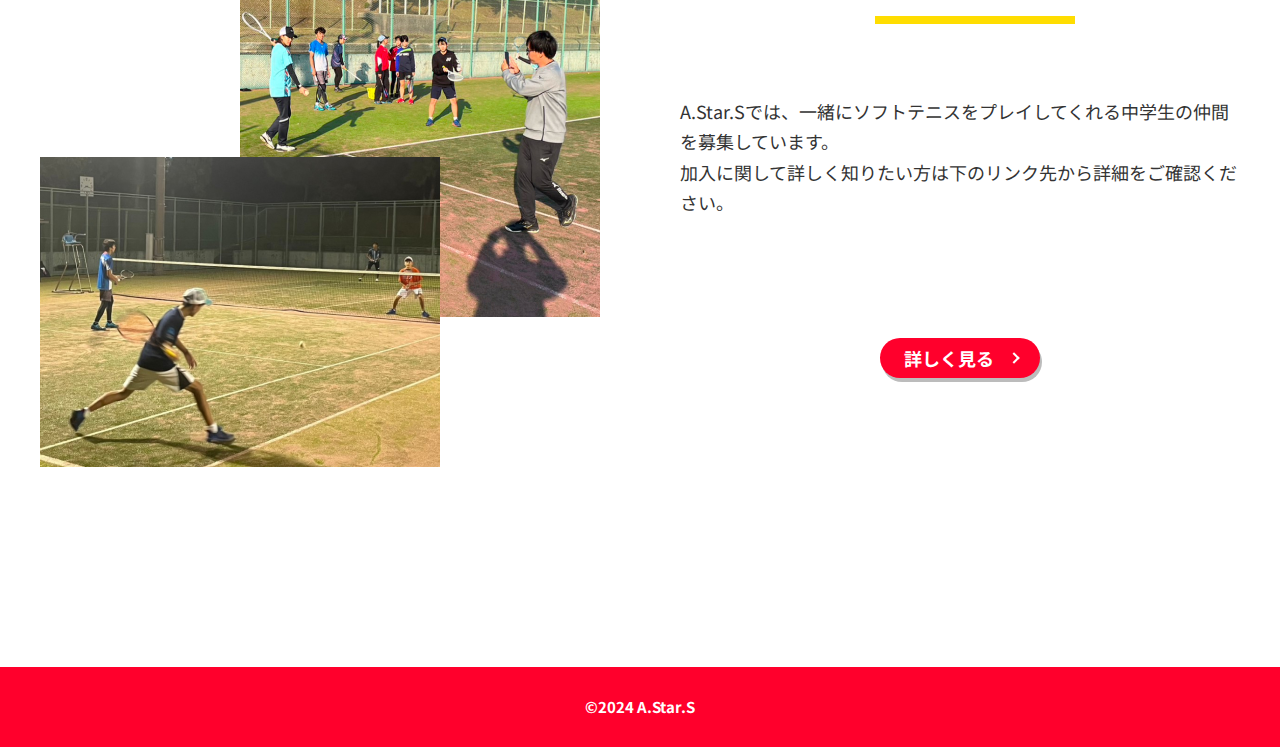
==== commit 20083c97: "トップページ完成Byぷぅ" ====
--- a/index.html
+++ b/index.html
@@ -125,33 +125,36 @@
 
     <!-- 新規加入 -->
     <section class="l_top-member l_contents">
-      <div class="l_top-member__txt-wrap">
-        <!-- セクションタイトル -->
-        <div class="m_section-ttl__wrap">
-          <div class="m_section-ttl__img"></div>
-          <div class="m_section-ttl__txt">
-            <p class="m_section-ttl__sub">新規加入ご希望の方へ</p>
-            <h2 class="m_section-ttl">Membership</h2>
+      <div class="l_top-member__wrap">
+        <div class="l_top-member__txt-wrap">
+          <!-- セクションタイトル -->
+          <div class="m_section-ttl__wrap">
+            <div class="m_section-ttl__img"></div>
+            <div class="m_section-ttl__txt">
+              <p class="m_section-ttl__sub">新規加入ご希望の方へ</p>
+              <h2 class="m_section-ttl">Membership</h2>
+            </div>
+          </div>
+          <p class="l_top-member__txt">A.Star.Sでは、一緒にソフトテニスをプレイしてくれる中学生の仲間を募集しています。<br>
+          加入に関して詳しく知りたい方は下のリンク先から詳細をご確認ください。</p>
+          <!-- リンクボタン -->
+          <div class="m_link-btn__wrap l_top-member__link">
+            <a href="行先" class="m_link-btn">詳しく見る</a>
           </div>
         </div>
-        <p class="l_top-member__txt">A.Star.Sでは、一緒にソフトテニスをプレイしてくれる中学生の仲間を募集しています。<br>
-        加入に関して詳しく知りたい方は下のリンク先から詳細をご確認ください。</p>
-        <!-- リンクボタン -->
-        <div class="m_link-btn__wrap">
-          <a href="行先" class="m_link-btn l_top-member__link">詳しく見る</a>
+  
+        <div class="l_top-member__img-wrap">
+          <div class="l_top-member__img1">
+            <img src="img/新規加入1.jpg" alt="練習風景" 
+            width="1479" height="1109">
+          </div>
+          <div class="l_top-member__img2">
+            <img src="img/新規加入2.jpg" alt="練習風景"
+            width="1280" height="960">
+          </div>
         </div>
       </div>
 
-      <div class="l_top-member__img-wrap">
-        <div class="l_top-member__img1">
-          <img src="img/新規加入1.jpg" alt="練習風景" 
-          width="1479" height="1109">
-        </div>
-        <div class="l_top-member__img2">
-          <img src="img/新規加入2.jpg" alt="練習風景"
-          width="1280" height="960">
-        </div>
-      </div>
     </section>
 
   </main>
--- a/css/main.css
+++ b/css/main.css
@@ -603,6 +603,29 @@
 }
 
 /* 新規加入 */
+@media screen and (min-width: 1080px) {
+  .l_top-member {
+    margin: 0 calc(50% - 50vw);
+    width: 100vw;
+  }
+}
+@media screen and (min-width: 1080px) {
+  .l_top-member__wrap {
+    display: flex;
+    flex-direction: row-reverse;
+    align-items: center;
+    gap: 80px;
+    max-width: 1200px;
+    margin-left: auto;
+    margin-right: auto;
+  }
+}
+@media screen and (min-width: 1080px) {
+  .l_top-member__txt-wrap {
+    width: calc(100% - 560px - 80px);
+  }
+}
+
 .l_top-member__txt {
   margin-top: 40px;
 }
@@ -612,6 +635,42 @@
   }
 }
 .l_top-member__link {
-margin-left: auto;
-margin-right: auto;
+  margin-left: auto;
+  margin-right: auto;
+}
+.l_top-member__img-wrap {
+  margin-top: 40px;
+  height: 320px;
+  position: relative;
+  width: 343px;
+}
+@media screen and (min-width: 768px) {
+  .l_top-member__img-wrap {
+    width: 560px;
+    height: 630px;
+    margin-left: auto;
+    margin-right: auto;
+  }
+}
+.l_top-member__img1 {
+  position: absolute;
+  z-index: var(--z-index-back);
+  width: 180px;
+  right: 0;
+}
+@media screen and (min-width: 768px) {
+  .l_top-member__img1 {
+    width: 360px;
+  }
+}
+.l_top-member__img2 {
+  position: absolute;
+  width: 200px;
+  top: 160px;
+}
+@media screen and (min-width: 768px) {
+  .l_top-member__img2 {
+    width: 400px;
+    top: 320px;
+  }
 }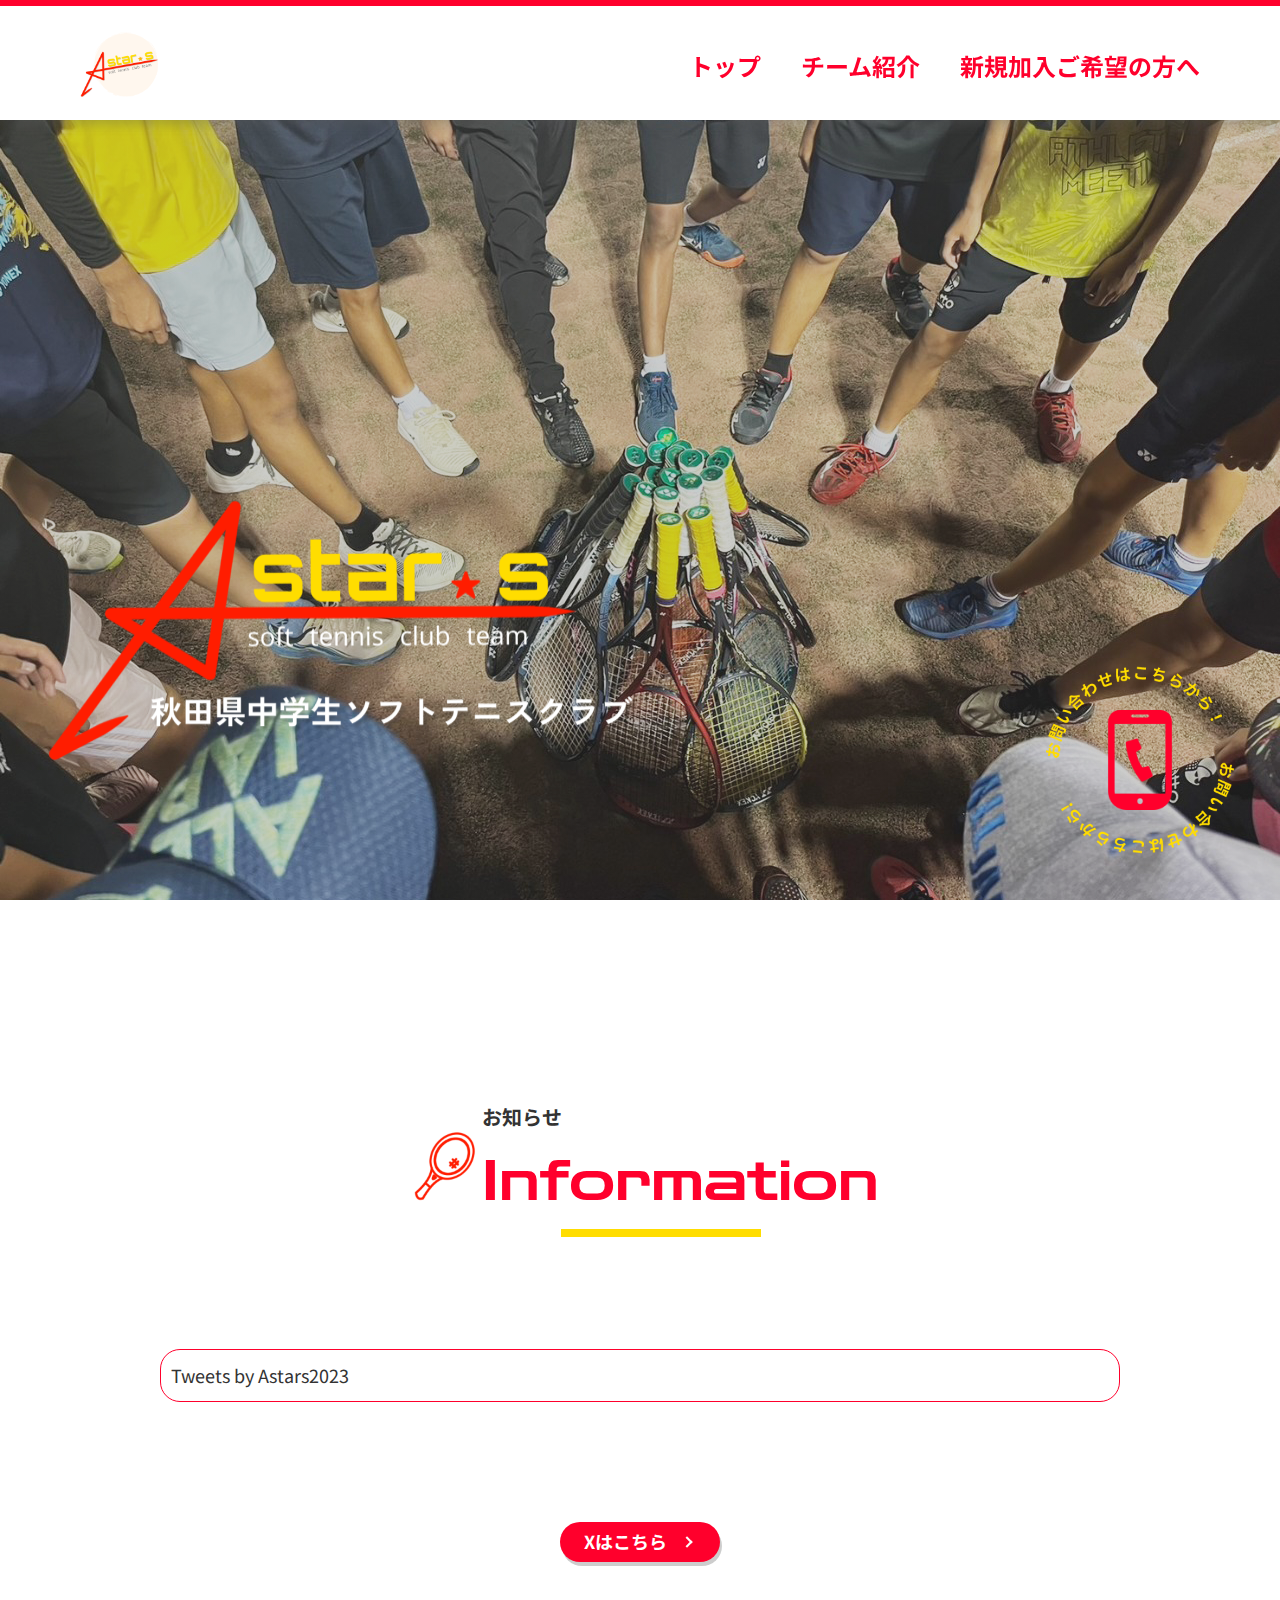
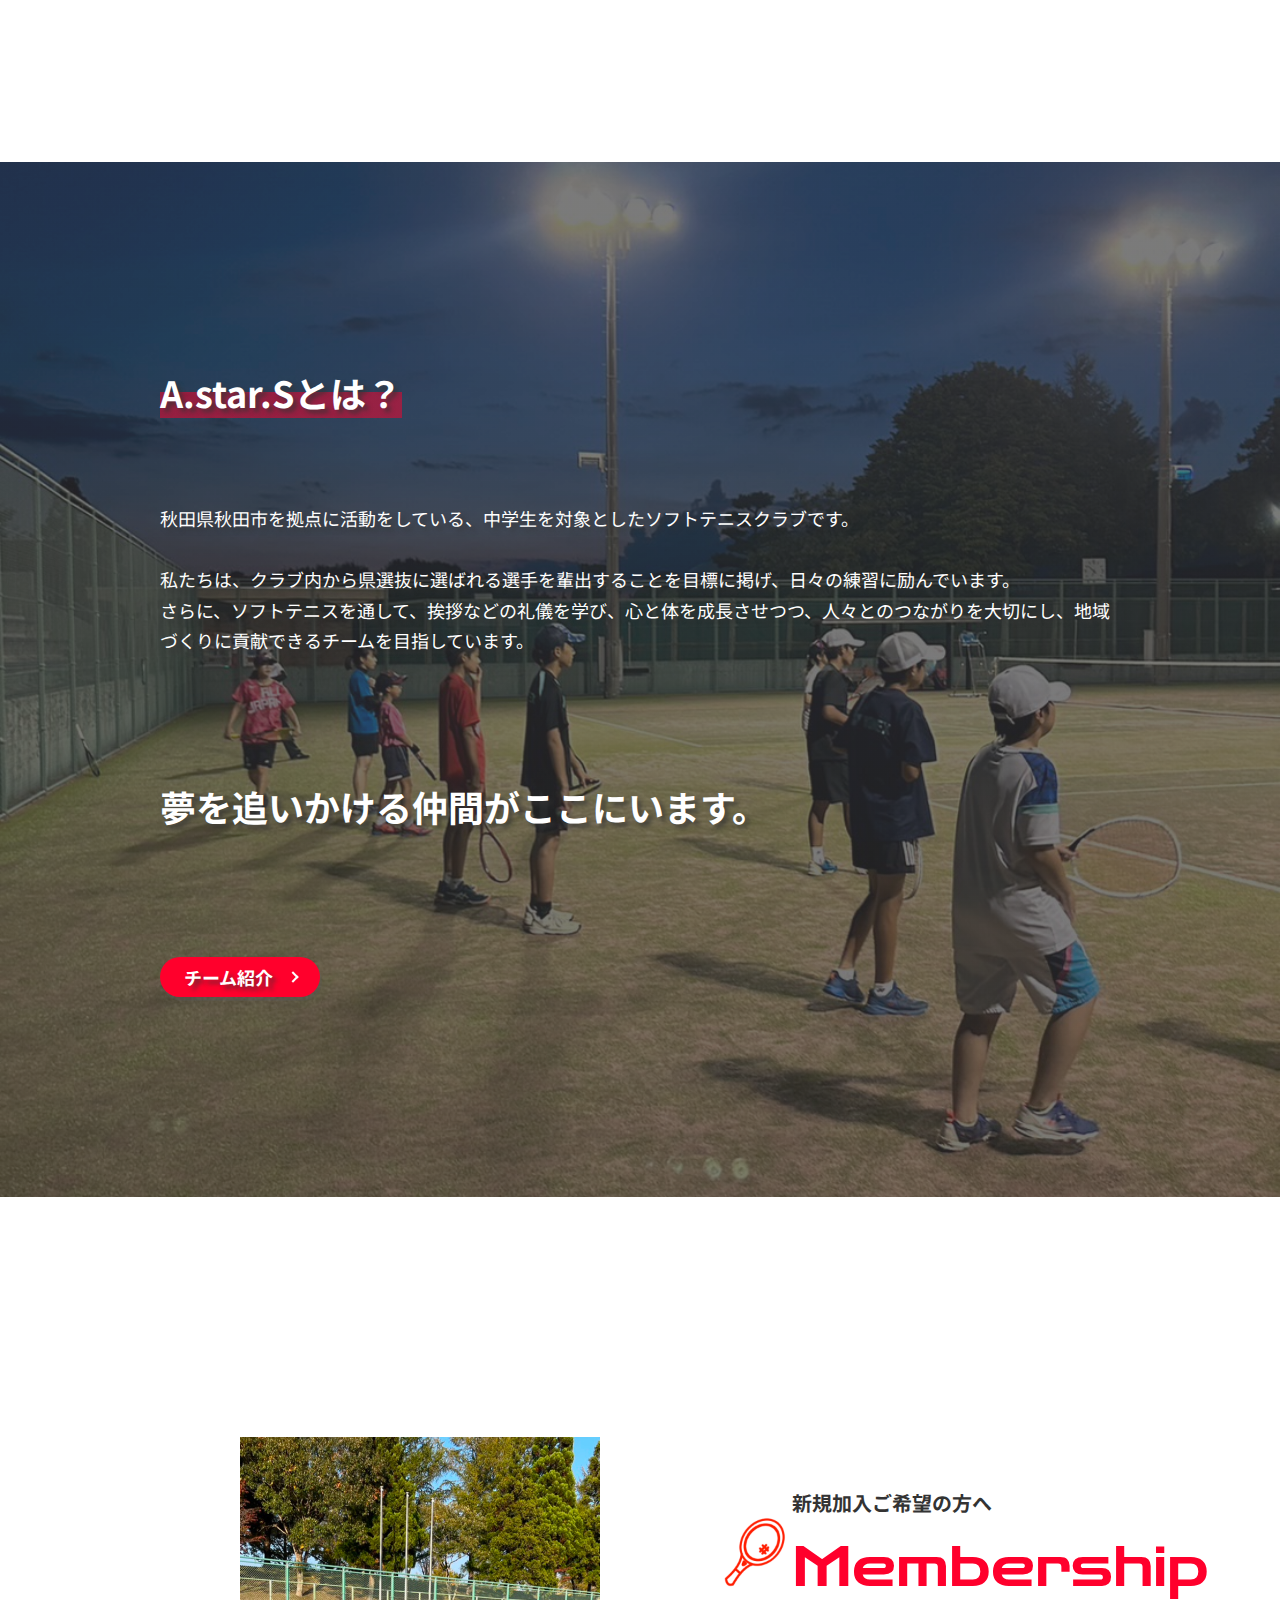
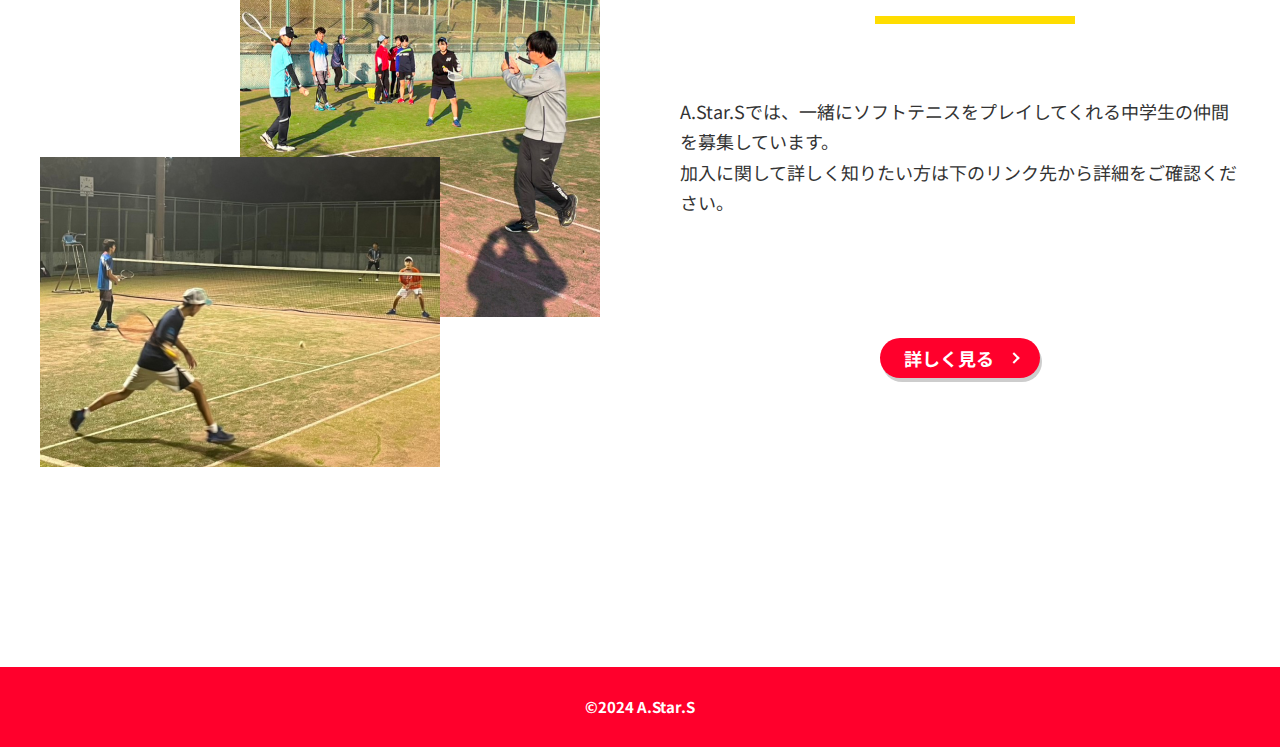
==== commit 6b42581b: "Update index.html" ====
--- a/index.html
+++ b/index.html
@@ -64,7 +64,7 @@
         <ul class="l_header__nav-list">
           <li class="l_header__nav-item"><a class="l_header__nav-link" href="index.html">トップ</a></li>
           <li class="l_header__nav-item"><a class="l_header__nav-link" href="about.html">チーム紹介</a></li>
-          <li class="l_header__nav-item"><a class="l_header__nav-link" href="menber.html">新規加入ご希望の方へ</a></li>
+          <li class="l_header__nav-item"><a class="l_header__nav-link" href="member.html">新規加入ご希望の方へ</a></li>
         </ul>
       </nav>
 
@@ -117,7 +117,7 @@
         <p class="l_top-about__accent-txt">夢を追いかける仲間が<br class="u_new-line">ここにいます。</p>
         <!-- リンクボタン -->
         <div class="m_link-btn__wrap">
-          <a href="行先" class="m_link-btn">チーム紹介</a>
+          <a href="about.html" class="m_link-btn">チーム紹介</a>
         </div>
       </div>
       
@@ -139,7 +139,7 @@
           加入に関して詳しく知りたい方は下のリンク先から詳細をご確認ください。</p>
           <!-- リンクボタン -->
           <div class="m_link-btn__wrap l_top-member__link">
-            <a href="行先" class="m_link-btn">詳しく見る</a>
+            <a href="member.html" class="m_link-btn">詳しく見る</a>
           </div>
         </div>
   
@@ -164,4 +164,4 @@
     <small class="l_container__copy">&copy;2024 A.Star.S</small>
   </footer>
 </body>
-</html>+</html>
--- a/css/main.css
+++ b/css/main.css
@@ -8,7 +8,6 @@
 	--primary-color: #FFDD00;
   --kv-shadow: rgba(88, 88, 88, 0.3);
   --shadow: rgba(51, 51, 51, 0.65);
-
 }
 :root {
   /* フォント */
@@ -125,7 +124,7 @@
 
 /* ヘッダー */
 .l_header {
-  background-color: white;
+  background-color: var(--white-color);
   width: 100%;
   height: 80px;
   position: fixed;
@@ -400,13 +399,14 @@
   font-size: 64px;
   color: rgba(255, 0, 44, 0.2);
   position: absolute;
-  bottom: 0;
+  bottom: -25%;
   left: 50%;
   transform: translateX(-50%);
   z-index: var(--z-index-back);
 }
 @media screen and (min-width: 1080px) {
   .m_page-ttl::before {
+    bottom: -40%;
     font-size: 128px;
   }
 }
@@ -421,7 +421,7 @@
   width: 160px;
   height: 40px;
   text-align-last: left;
-  box-shadow: 2px 4px rgba(88, 88, 88, 0.4);
+  box-shadow: 2px 4px var(--kv-shadow);
   padding: 8px 24px;
 }
 @media screen and (min-width: 1080px) {
@@ -510,7 +510,7 @@
 /* KV */
 .l_kv {
   height: 100vh;
-  background: linear-gradient(rgba(88, 88, 88, 0.3), rgba(88, 88, 88, 0.3)),
+  background: linear-gradient(var(--kv-shadow), var(--kv-shadow)),
     url(../img/KV.jpg) center center / cover;
   z-index: var(--z-index-back);
   position: relative;
@@ -549,10 +549,10 @@
 /* About */
 .l_top-about{
   color: var(--white-color);
-  text-shadow: 4px 4px 4px rgba(51, 51, 51, 0.65);
+  text-shadow: 4px 4px 4px var(--shadow);
   width: 100vw;
   margin: 0 calc(50% - 50vw);
-  background: linear-gradient(rgba(51, 51, 51, 0.65), rgba(51, 51, 51, 0.65)),
+  background: linear-gradient(var(--shadow), var(--shadow)),
   url(../img/チーム紹介.jpg) left center / 200%;
 }
 @media screen and (min-width: 1080px) {
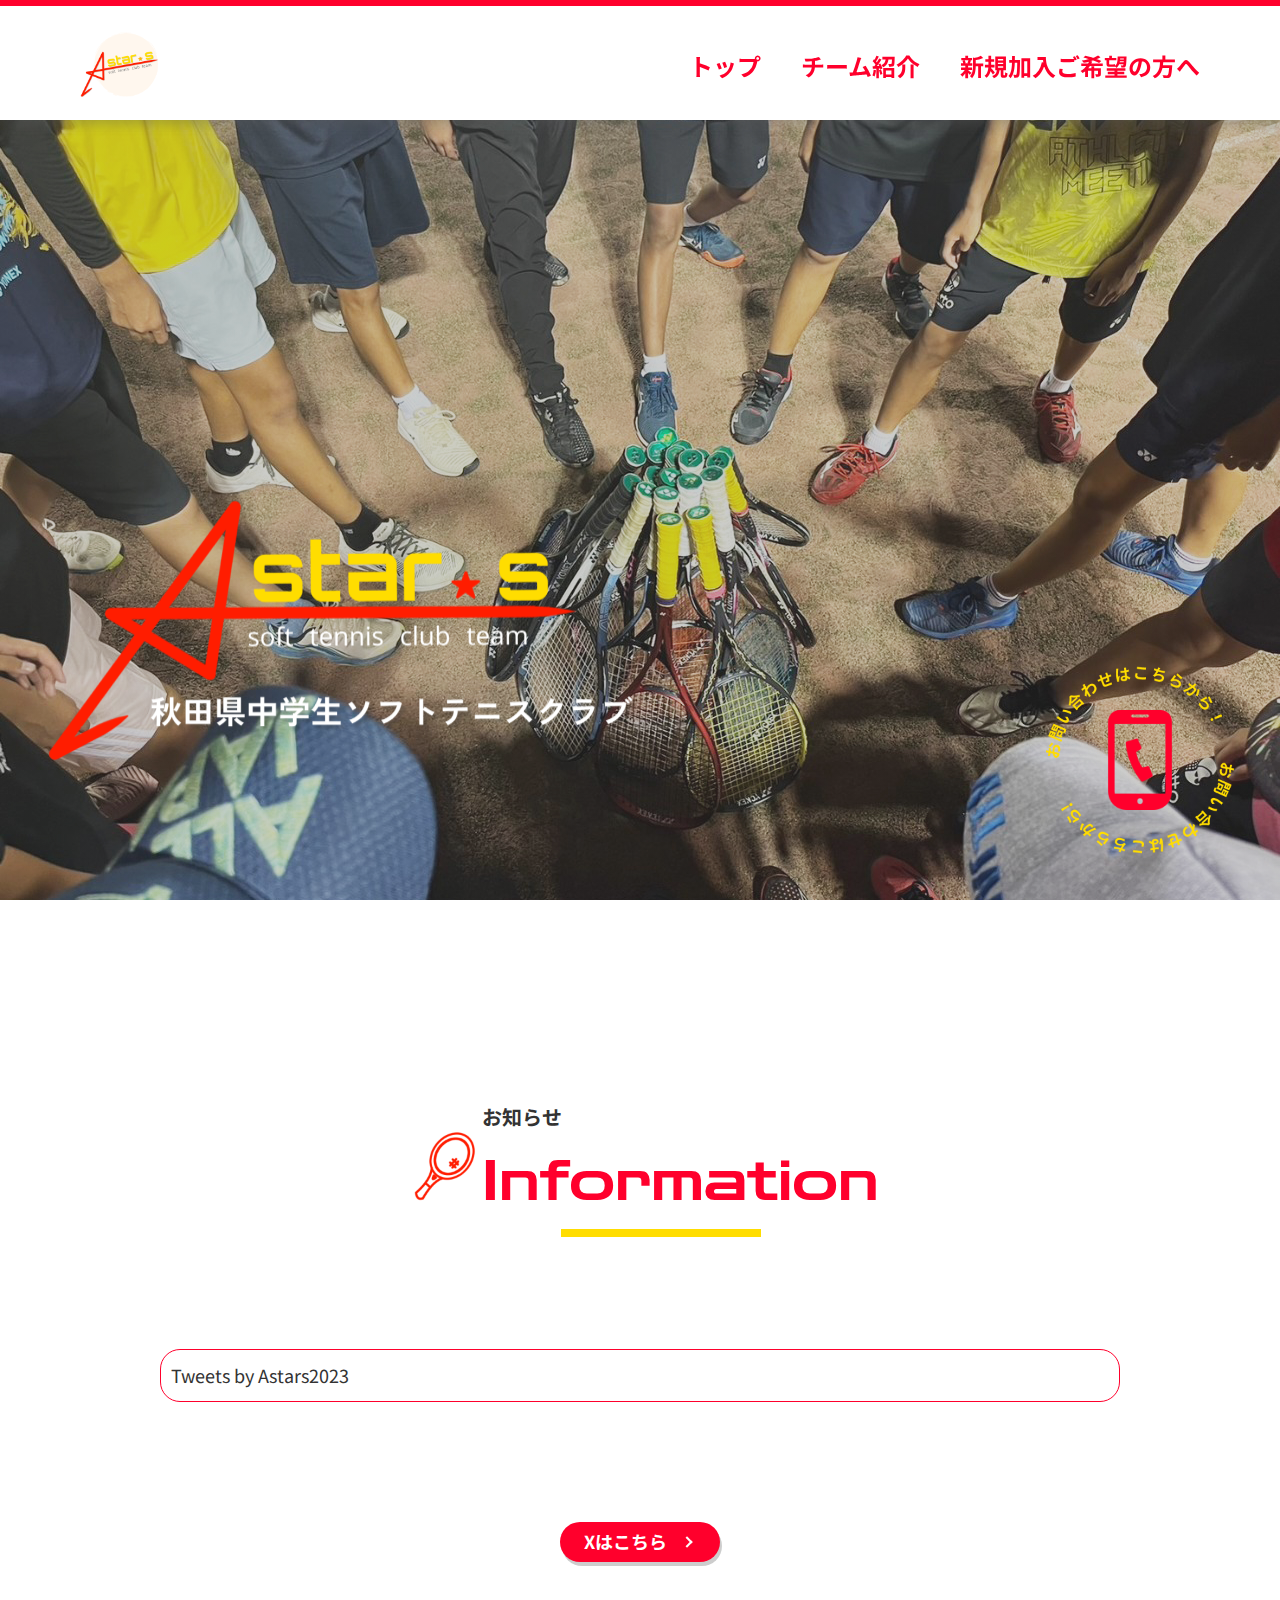
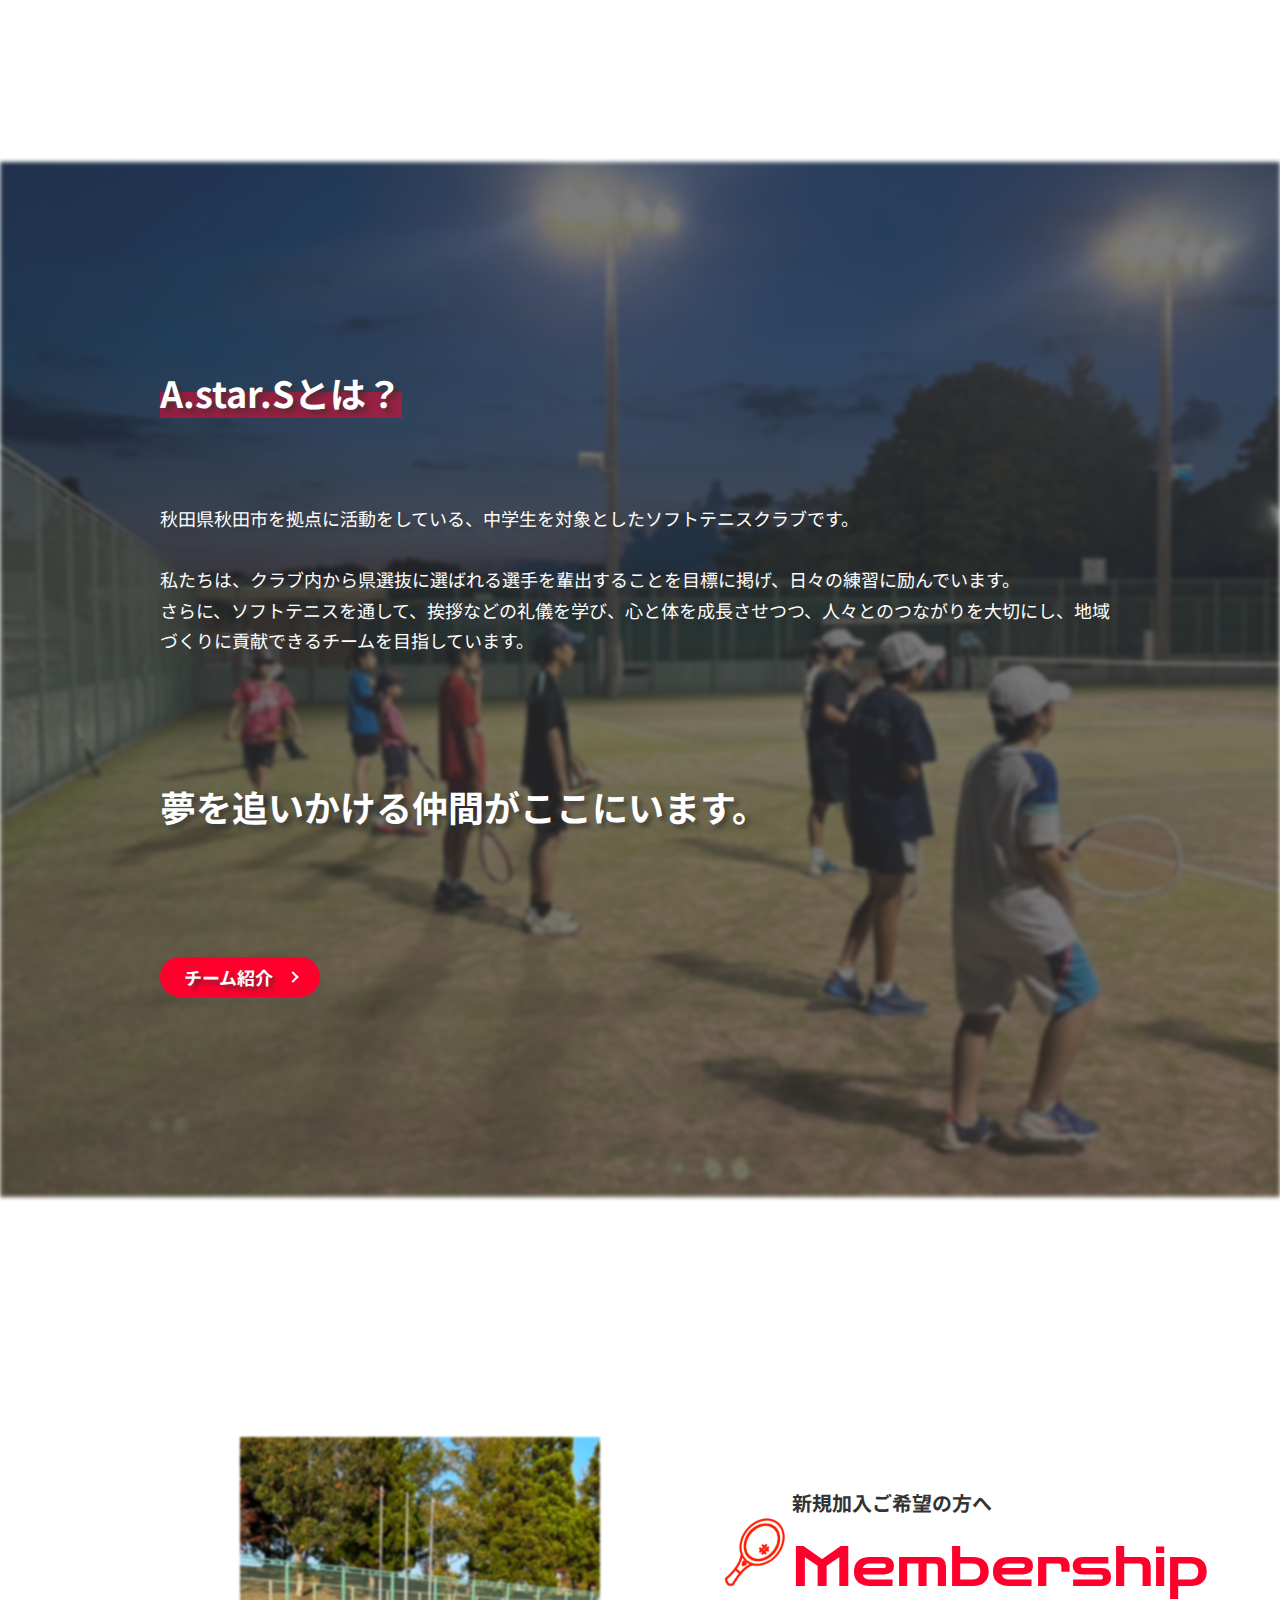
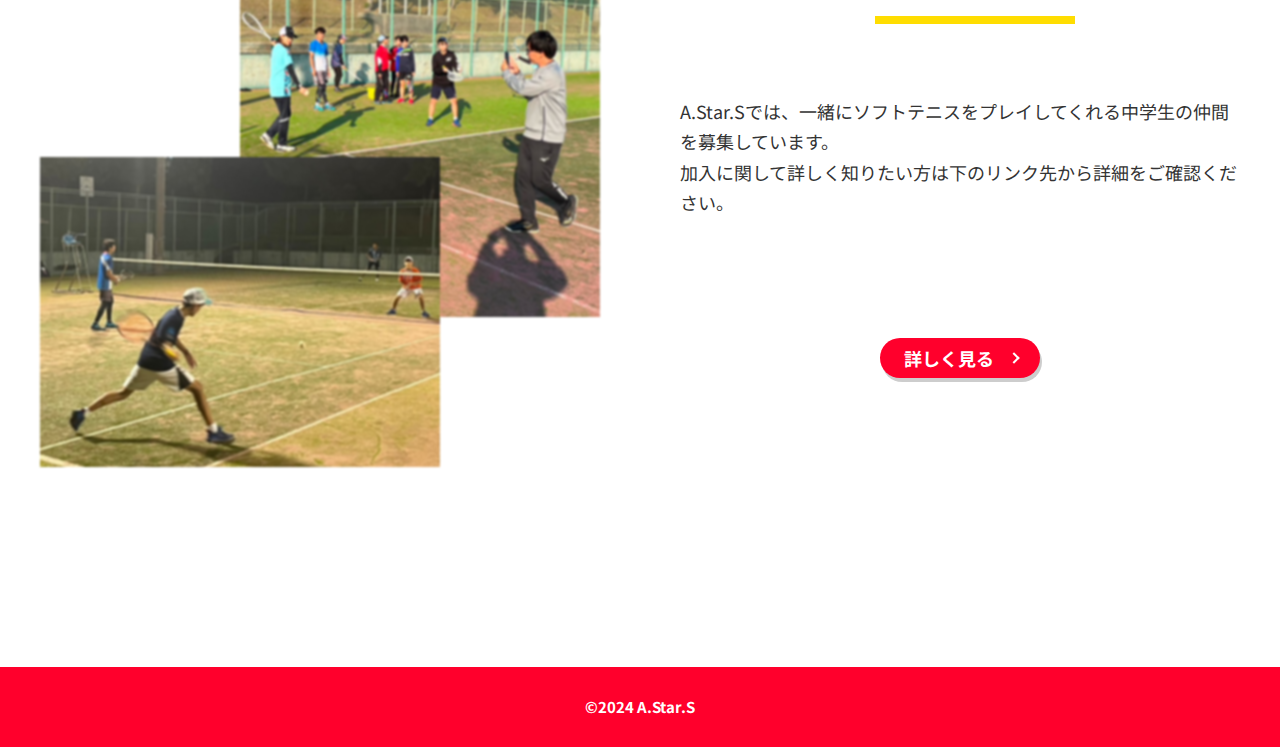
==== commit fb77553b: "手直し完了Byぷぅ" ====
--- a/index.html
+++ b/index.html
@@ -38,6 +38,8 @@
 </head>
 
 <body>
+<!-- ローディング -->
+
 
   <!-- お問い合わせボタン -->
     <a class="u_contact__link" href="contact.html">
@@ -163,5 +165,6 @@
   <footer class="l_footer">
     <small class="l_container__copy">&copy;2024 A.Star.S</small>
   </footer>
+
 </body>
 </html>
--- a/css/main.css
+++ b/css/main.css
@@ -62,6 +62,7 @@
     padding: 200px 0;
   }
 }
+/* ローディング */
 
 /* お問い合わせボタン */
 .u_contact__link{
@@ -112,6 +113,9 @@
     height: 100px;
     width: 100px;
   }
+}
+.u_contact-btn__img:hover {
+  background-image: url(../img/お問い合わせ黄.png);
 }
 @keyframes rotate {
   0% {
@@ -309,7 +313,7 @@
   font-weight: bold;
   font-size: 12px;
 }
-@media screen and (min-width: 1080px) {
+@media screen and (min-width: 768px) {
   .m_section-ttl__sub {
     font-size: 20px;
   }
@@ -353,7 +357,7 @@
   color: var(--main-color);
   font-size: 33px;
 }
-@media screen and (min-width: 1080px) {
+@media screen and (min-width: 768px) {
   .m_section-subttl {
     font-size: 56px;
   }
@@ -552,11 +556,23 @@
   text-shadow: 4px 4px 4px var(--shadow);
   width: 100vw;
   margin: 0 calc(50% - 50vw);
-  background: linear-gradient(var(--shadow), var(--shadow)),
-  url(../img/チーム紹介.jpg) left center / 200%;
-}
-@media screen and (min-width: 1080px) {
-  .l_top-about {
+  position: relative;
+  z-index: 0;
+}
+.l_top-about:before {
+  content: '';
+  background-image: linear-gradient(var(--shadow),var(--shadow)),url('../img/チーム紹介.jpg') ;
+  background-position: center center;
+  position: absolute;
+  top: 0;
+  left: 0;
+  width: 100%;
+  height: 100%;
+  filter: blur(2px);
+  z-index: -1;
+}
+@media screen and (min-width: 1080px) {
+  .l_top-about:before {
     background-size: cover;
   }
 }
@@ -643,6 +659,7 @@
   height: 320px;
   position: relative;
   width: 343px;
+  filter: blur(1px);
 }
 @media screen and (min-width: 768px) {
   .l_top-member__img-wrap {
